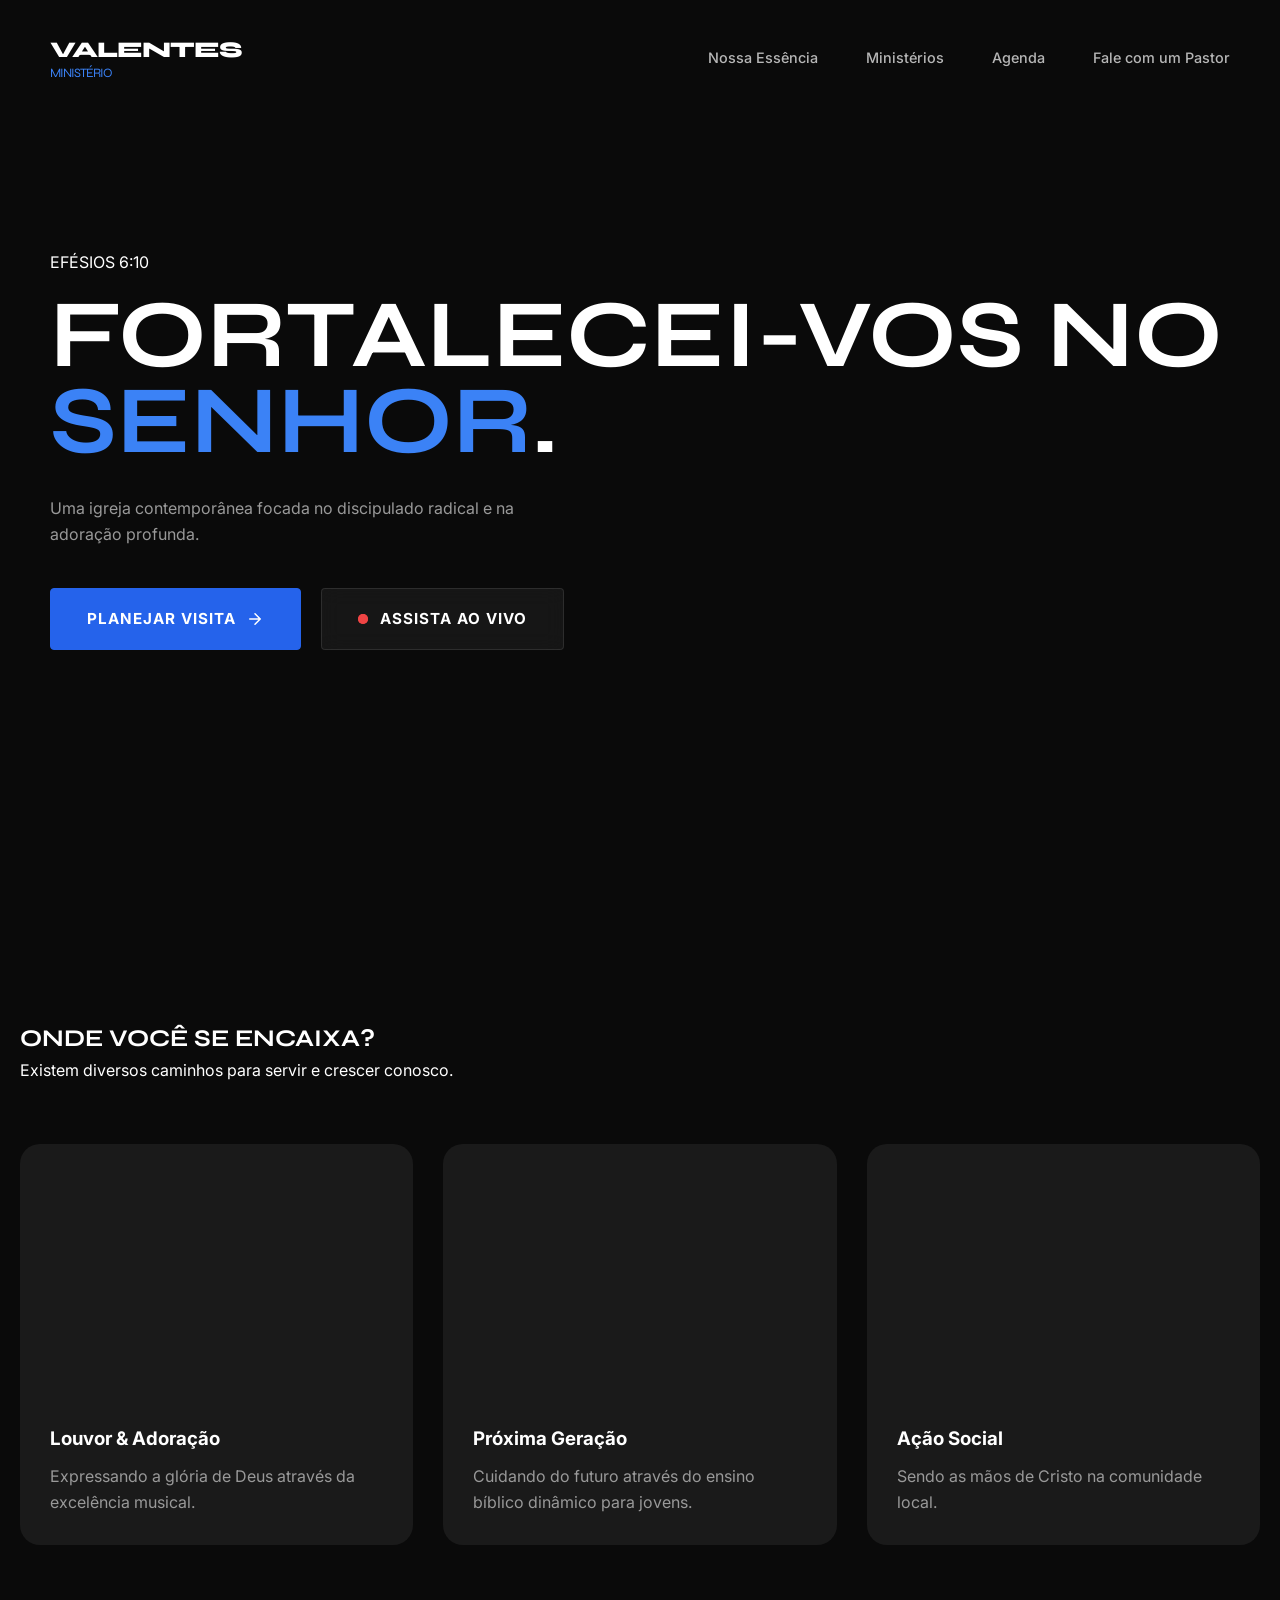
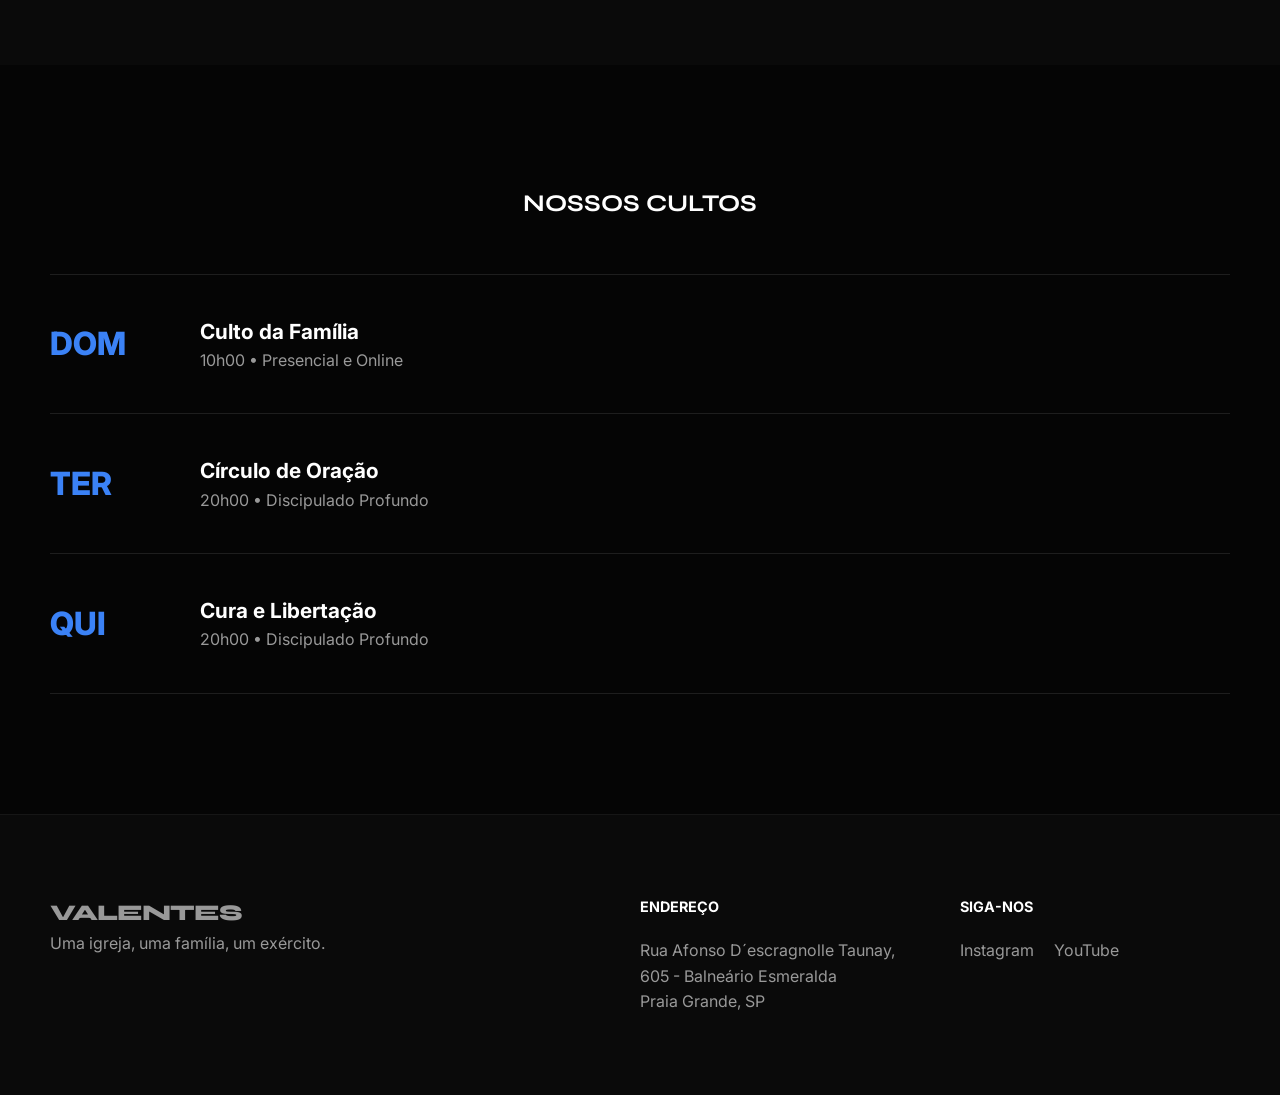
==== index.html @ 2dbde912 "upload of the church" ====
<!DOCTYPE html>
<html lang="pt-BR">
<head>
    <meta charset="UTF-8">
    <meta name="viewport" content="width=device-width, initial-scale=1.0">
    <title>Valentes de Cristo | Treinando Guerreiros</title>
    <link href="https://fonts.googleapis.com/css2?family=Inter:wght@300;400;600&family=Syne:wght@700;800&display=swap" rel="stylesheet">
    <link rel="stylesheet" href="style.css">
</head>
<body>

    <nav class="nav" id="main-nav">
        <div class="container nav__wrapper">
            <div class="logo">VALENTES <span>MINISTÉRIO</span></div>
            <ul class="nav__list">
                <li><a href="./essencia.html">Nossa Essência</a></li>
                <li><a href="#ministerios">Ministérios</a></li>
                <li><a href="#agenda">Agenda</a></li>
                <li><a href="./contato.html" class="btn-cta">Fale com um Pastor</a></li>
            </ul>
        </div>
    </nav>

    <main>
        <section class="hero">
            <div class="hero__bg"></div>
            <div class="container hero__container">
                <span class="reveal">EFÉSIOS 6:10</span>
                <h1 class="reveal">Fortalecei-vos no <span>Senhor</span>.</h1>
                <p class="reveal">Uma igreja contemporânea focada no discipulado radical e na adoração profunda.</p>
                                
                <div class="hero__actions reveal">
                    <a href="./visita.html" class="btn btn--primary">
                        <span>Planejar Visita</span>
                        <svg viewBox="0 0 24 24" fill="none" stroke="currentColor"><path d="M5 12h14m-7-7l7 7-7 7" stroke-width="2" stroke-linecap="round" stroke-linejoin="round"/></svg>
                    </a>

                    <a href="./live.html" class="btn btn--live">
                        <div class="pulse-icon"></div>
                        <span>Assista ao Vivo</span>
                    </a>
                </div>

            </div>
        </section>

        <section id="ministerios" class="section container">
            <div class="section__header">
                <h2>Onde você se encaixa?</h2>
                <p>Existem diversos caminhos para servir e crescer conosco.</p>
            </div>
            <div class="m-grid">
                <div class="m-card reveal">
                    <div class="m-card__img" style="background-image: url('https://images.unsplash.com/photo-1511671782779-c97d3d27a1d4?auto=format&fit=crop&w=600&q=80')"></div>
                    <div class="m-card__content">
                        <h3>Louvor & Adoração</h3>
                        <p>Expressando a glória de Deus através da excelência musical.</p>
                    </div>
                </div>
                <div class="m-card reveal">
                    <div class="m-card__img" style="background-image: url('https://images.unsplash.com/photo-1529156069898-49953e39b3ac?auto=format&fit=crop&w=600&q=80')"></div>
                    <div class="m-card__content">
                        <h3>Próxima Geração</h3>
                        <p>Cuidando do futuro através do ensino bíblico dinâmico para jovens.</p>
                    </div>
                </div>
                <div class="m-card reveal">
                    <div class="m-card__img" style="background-image: url('https://images.unsplash.com/photo-1488521787991-ed7bbaae773c?auto=format&fit=crop&w=600&q=80')"></div>
                    <div class="m-card__content">
                        <h3>Ação Social</h3>
                        <p>Sendo as mãos de Cristo na comunidade local.</p>
                    </div>
                </div>
            </div>
        </section>

        <section id="agenda" class="bg-dark section">
            <div class="container">
                <h2 class="text-center">Nossos Cultos</h2>
                <div class="agenda-list">
                    <div class="agenda-item reveal">
                        <div class="agenda-date">DOM</div>
                        <div class="agenda-info">
                            <h3>Culto da Família</h3>
                            <span>10h00 • Presencial e Online</span>
                        </div>
                    </div>
                    <div class="agenda-item reveal">
                        <div class="agenda-date">TER</div>
                        <div class="agenda-info">
                            <h3>Círculo de Oração</h3>
                            <span>20h00 • Discipulado Profundo</span>
                        </div>
                    </div>
                    <div class="agenda-item reveal">
                        <div class="agenda-date">QUI</div>
                        <div class="agenda-info">
                            <h3>Cura e Libertação</h3>
                            <span>20h00 • Discipulado Profundo</span>
                        </div>
                    </div>
                </div>
            </div>
        </section>
    </main>

    <footer class="footer">
        <div class="container footer__grid">
            <div>
                <div class="logo">VALENTES</div>
                <p>Uma igreja, uma família, um exército.</p>
            </div>
            <div>
                <h4>Endereço</h4>
                <p>Rua Afonso D´escragnolle Taunay, 605 - Balneário Esmeralda<br>Praia Grande, SP</p>
            </div>
            <div>
                <h4>Siga-nos</h4>
                <div class="social-links">
                    <a href="#">Instagram</a>
                    <a href="#">YouTube</a>
                </div>
            </div>
        </div>
    </footer>

    <script src="script.js"></script>
</body>
</html>
---- style.css ----
/* ==========================================================================
   DESIGN SYSTEM - VALENTES DE CRISTO
   Layout Consolidado | Foco em Performance e UI Sênior
   ========================================================================== */

:root {
    /* Cores Principais */
    --black: #0a0a0a;
    --white: #ffffff;
    --accent: #3b82f6;      /* Azul Vibrante */
    --primary: #2563eb;     /* Azul Botão */
    --live-red: #ef4444;    /* Vermelho Live */
    --gray: #1a1a1a;
    --text-dim: #999;
    
    /* Layout e Transições */
    --container: 1240px;
    --transition: all 0.6s cubic-bezier(0.16, 1, 0.3, 1);
    --transition-smooth: all 0.4s cubic-bezier(0.23, 1, 0.32, 1);
}

/* 1. RESET E BASE
   ========================================================================== */
* { 
    margin: 0; 
    padding: 0; 
    box-sizing: border-box; 
}

body {
    background-color: var(--black);
    color: var(--white);
    font-family: 'Inter', sans-serif;
    line-height: 1.6;
    -webkit-font-smoothing: antialiased;
    overflow-x: hidden;
}

.container { 
    max-width: var(--container); 
    margin: 0 auto; 
    padding: 0 30px; 
}

/* Títulos Impactantes */
h1, h2, .logo { 
    font-family: 'Syne', sans-serif; 
    text-transform: uppercase; 
}

.text-center { text-align: center; }

/* 2. NAVEGAÇÃO
   ========================================================================== */
.nav {
    position: fixed; 
    width: 100%; 
    top: 0; 
    z-index: 999;
    padding: 2rem 0; 
    transition: var(--transition);
}

.nav--scrolled {
    background: rgba(10, 10, 10, 0.8);
    backdrop-filter: blur(20px);
    padding: 1.2rem 0;
    border-bottom: 1px solid rgba(255,255,255,0.05);
}

.nav__wrapper { 
    display: flex; 
    justify-content: space-between; 
    align-items: center; 
}

.logo { 
    font-size: 1.4rem; 
    font-weight: 800; 
    letter-spacing: -1px; 
}

.logo span { 
    color: var(--accent); 
    font-weight: 300; 
    font-size: 0.8rem; 
    display: block; 
    margin-top: -5px; 
}

.nav__list { 
    display: flex; 
    list-style: none; 
    gap: 3rem; 
    align-items: center; 
}

.nav__list a { 
    color: var(--white); 
    text-decoration: none; 
    font-weight: 500; 
    font-size: 0.9rem; 
    opacity: 0.7; 
    transition: 0.3s; 
}

.nav__list a:hover { 
    opacity: 1; 
    color: var(--accent);
}

/* 3. HERO SECTION
   ========================================================================== */
.hero {
    height: 100vh;
    display: flex;
    align-items: center;
    position: relative;
    overflow: hidden;
}

.hero__bg {
    position: absolute; 
    top: 0; left: 0; width: 100%; height: 100%;
    background: linear-gradient(to right, #0a0a0a 20%, transparent), 
                url('https://images.unsplash.com/photo-1515162305285-0293e4767cc2?auto=format&fit=crop&w=1920&q=80');
    background-size: cover; 
    background-position: center;
    z-index: -1;
}

.hero h1 { 
    font-size: clamp(2.5rem, 8vw, 6rem); /* Ajuste mínimo no clamp para telas menores */
    line-height: 0.9; 
    margin: 1rem 0 2rem; 
}

.hero h1 span { color: var(--accent); }

.hero p {
    max-width: 500px;
    color: var(--text-dim);
    margin-bottom: 2.5rem;
}

/* 4. COMPONENTES: BOTÕES
   ========================================================================== */
.hero__actions {
    display: flex;
    gap: 20px;
    margin-top: 40px;
    justify-content: flex-start;
}

.btn {
    position: relative;
    display: inline-flex;
    align-items: center;
    padding: 18px 36px;
    font-size: 0.95rem;
    font-weight: 700;
    text-decoration: none;
    text-transform: uppercase;
    letter-spacing: 1px;
    border-radius: 4px; 
    transition: var(--transition-smooth);
    overflow: hidden;
    cursor: pointer;
}

/* Botão Planejar Visita */
.btn--primary {
    background-color: var(--primary);
    color: var(--white);
    border: 1px solid var(--primary);
}

.btn--primary svg {
    width: 18px;
    margin-left: 10px;
    transition: transform 0.3s ease;
}

.btn--primary:hover {
    background-color: transparent;
    color: var(--primary);
    box-shadow: 0 15px 30px rgba(37, 99, 235, 0.2);
    transform: translateY(-3px);
}

.btn--primary:hover svg { transform: translateX(5px); }

/* Botão Assista ao Vivo */
.btn--live {
    background: rgba(255, 255, 255, 0.05);
    color: var(--white);
    backdrop-filter: blur(10px);
    border: 1px solid rgba(255, 255, 255, 0.1);
    gap: 12px;
}

.btn--live:hover {
    background: rgba(255, 255, 255, 0.1);
    border-color: rgba(255, 255, 255, 0.3);
    transform: translateY(-3px);
}

/* Ícone de Pulso (Live) */
.pulse-icon {
    width: 10px; height: 10px;
    background-color: var(--live-red);
    border-radius: 50%;
    position: relative;
}

.pulse-icon::after {
    content: '';
    position: absolute;
    width: 100%; height: 100%;
    background-color: var(--live-red);
    border-radius: 50%;
    animation: pulse-ring 1.5s cubic-bezier(0.215, 0.61, 0.355, 1) infinite;
}

@keyframes pulse-ring {
    0% { transform: scale(.33); opacity: 0.8; }
    80%, 100% { transform: scale(2.5); opacity: 0; }
}

/* 5. MINISTÉRIOS
   ========================================================================== */
.section { padding: 120px 0; }
.m-grid { 
    display: grid; 
    grid-template-columns: repeat(3, 1fr); 
    gap: 30px; 
    margin-top: 60px; 
}

.m-card {
    background: var(--gray);
    border-radius: 20px;
    overflow: hidden;
    transition: var(--transition);
    cursor: pointer;
}

.m-card:hover { transform: translateY(-10px); }

.m-card__img { 
    height: 250px; 
    background-size: cover; 
    background-position: center; 
    filter: grayscale(100%); 
    transition: 0.6s; 
}

.m-card:hover .m-card__img { filter: grayscale(0%); }
.m-card__content { padding: 30px; }
.m-card__content p { color: var(--text-dim); margin-top: 10px; }

/* 6. AGENDA
   ========================================================================== */
.bg-dark { background-color: #050505; }
.agenda-list { margin-top: 50px; border-top: 1px solid rgba(255,255,255,0.1); }

.agenda-item {
    display: flex; 
    padding: 40px 0; 
    border-bottom: 1px solid rgba(255,255,255,0.1);
    align-items: center;
}

.agenda-date { 
    font-size: 2rem; 
    font-weight: 800; 
    min-width: 150px; 
    color: var(--accent); 
}

.agenda-info h3 { font-size: 1.3rem; }
.agenda-info span { color: var(--text-dim); }

/* 7. RODAPÉ
   ========================================================================== */
.footer { 
    padding: 80px 0; 
    border-top: 1px solid rgba(255,255,255,0.05); 
    color: var(--text-dim); 
}

.footer__grid { 
    display: grid; 
    grid-template-columns: 2fr 1fr 1fr; 
    gap: 50px; 
}

.footer h4 { 
    color: var(--white); 
    margin-bottom: 20px; 
    text-transform: uppercase; 
    font-size: 0.9rem;
}

.social-links { display: flex; gap: 20px; margin-top: 15px; }
.social-links a { 
    color: var(--text-dim); 
    text-decoration: none; 
    transition: 0.3s; 
}
.social-links a:hover { color: var(--accent); }

/* 8. RESPONSIVIDADE (MELHORADA SEM QUEBRAR LAYOUT)
   ========================================================================== */

/* Tablets */
@media (max-width: 1024px) {
    .container { padding: 0 40px; }
    .m-grid { grid-template-columns: repeat(2, 1fr); }
    .footer__grid { grid-template-columns: 1fr 1fr; }
}

/* Mobile */
@media (max-width: 768px) {
    .nav { padding: 1.2rem 0; }
    .nav__list { display: none; } 
    
    .hero { text-align: center; }
    .hero__bg { background: linear-gradient(to bottom, rgba(10,10,10,0.8), rgba(10,10,10,0.8)), url('https://images.unsplash.com/photo-1515162305285-0293e4767cc2?auto=format&fit=crop&w=800&q=80'); }
    .hero__actions { 
        flex-direction: column; 
        width: 100%; 
        align-items: center;
        gap: 15px;
    }
    .btn { width: 100%; max-width: 400px; justify-content: center; }

    .section { padding: 80px 0; }
    .m-grid { grid-template-columns: 1fr; }
    
    .agenda-item { 
        flex-direction: column; 
        align-items: flex-start; 
        gap: 10px; 
    }
    .agenda-date { min-width: auto; font-size: 1.6rem; }

    .footer__grid { 
        grid-template-columns: 1fr; 
        text-align: center; 
    }
    .social-links { justify-content: center; }
}

/* Telas muito pequenas (Correção extra para não quebrar h1) */
@media (max-width: 480px) {
    .hero h1 { font-size: 2.5rem; }
    .container { padding: 0 20px; }
}

/* 9. ANIMAÇÕES DE REVELAÇÃO
   ========================================================================== */
.reveal {
    opacity: 0;
    transform: translateY(30px);
    transition: var(--transition);
}

.revealed {
    opacity: 1;
    transform: translateY(0);
}
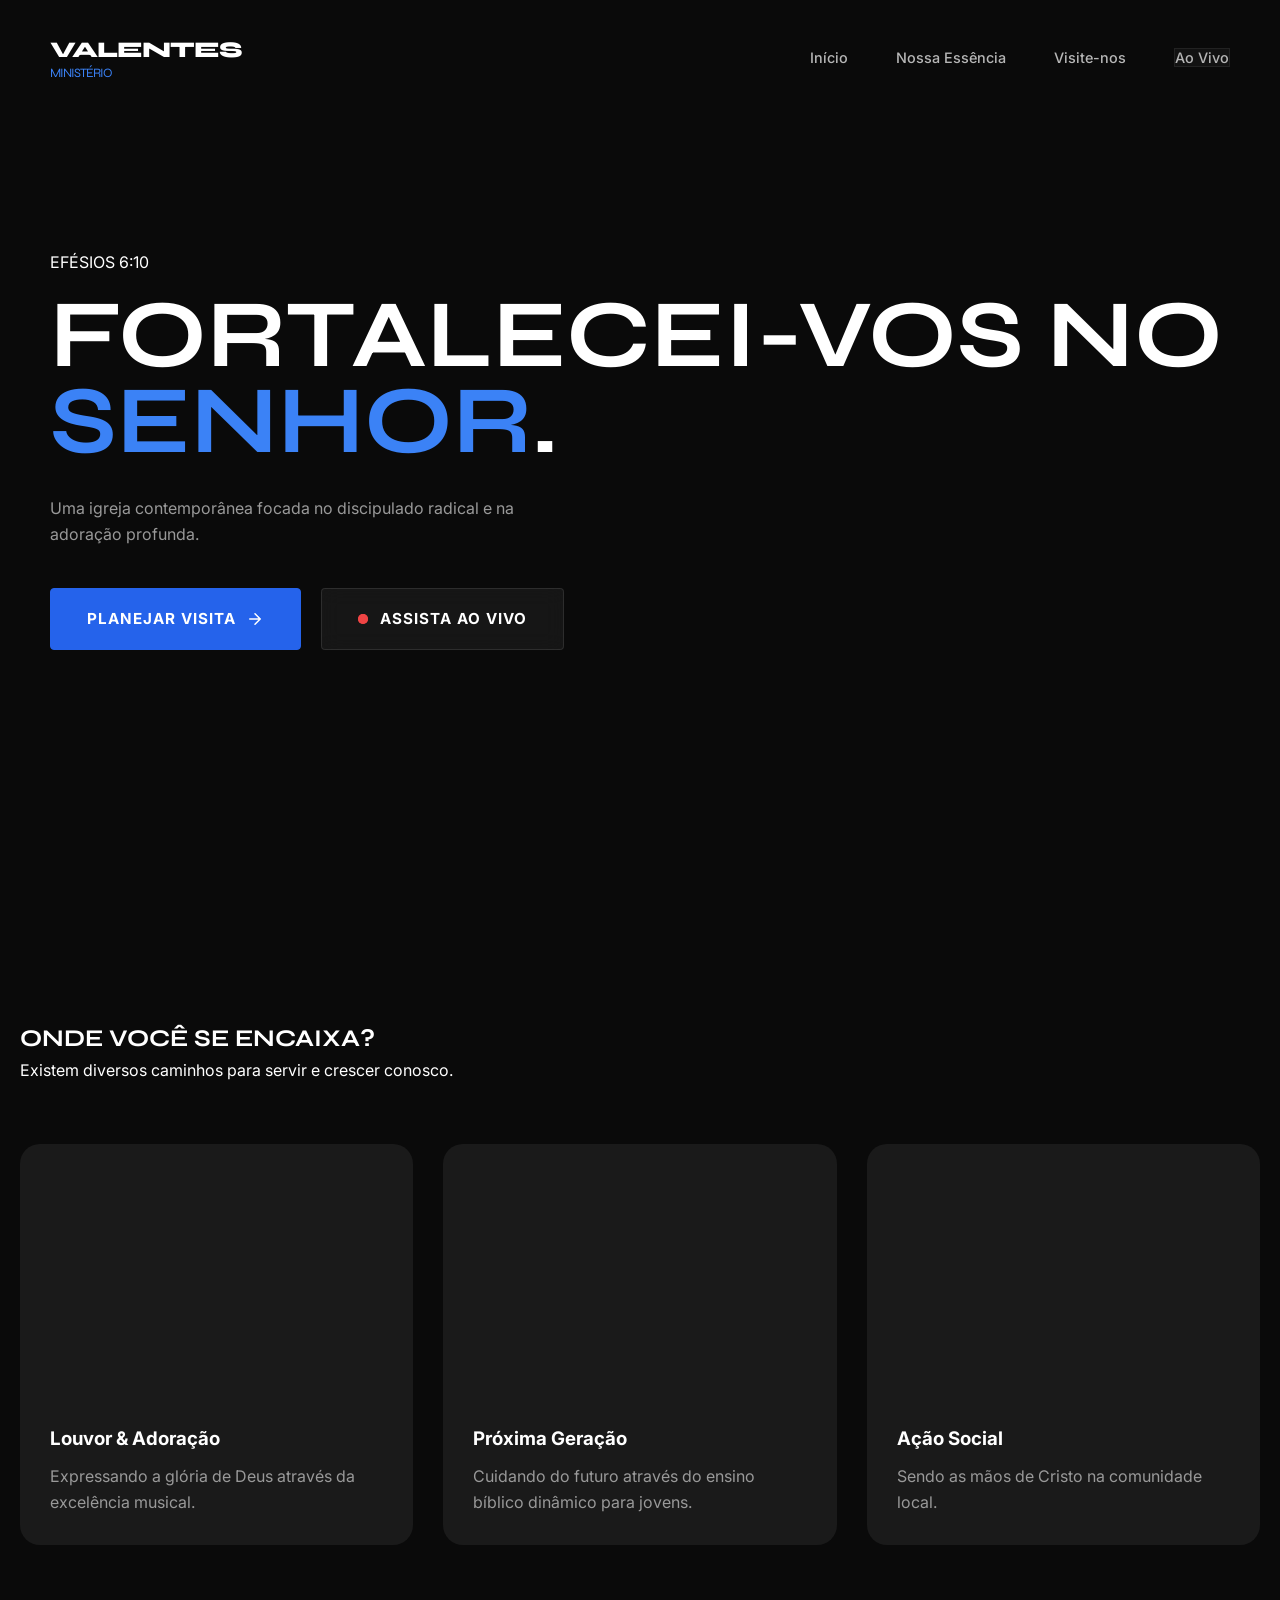
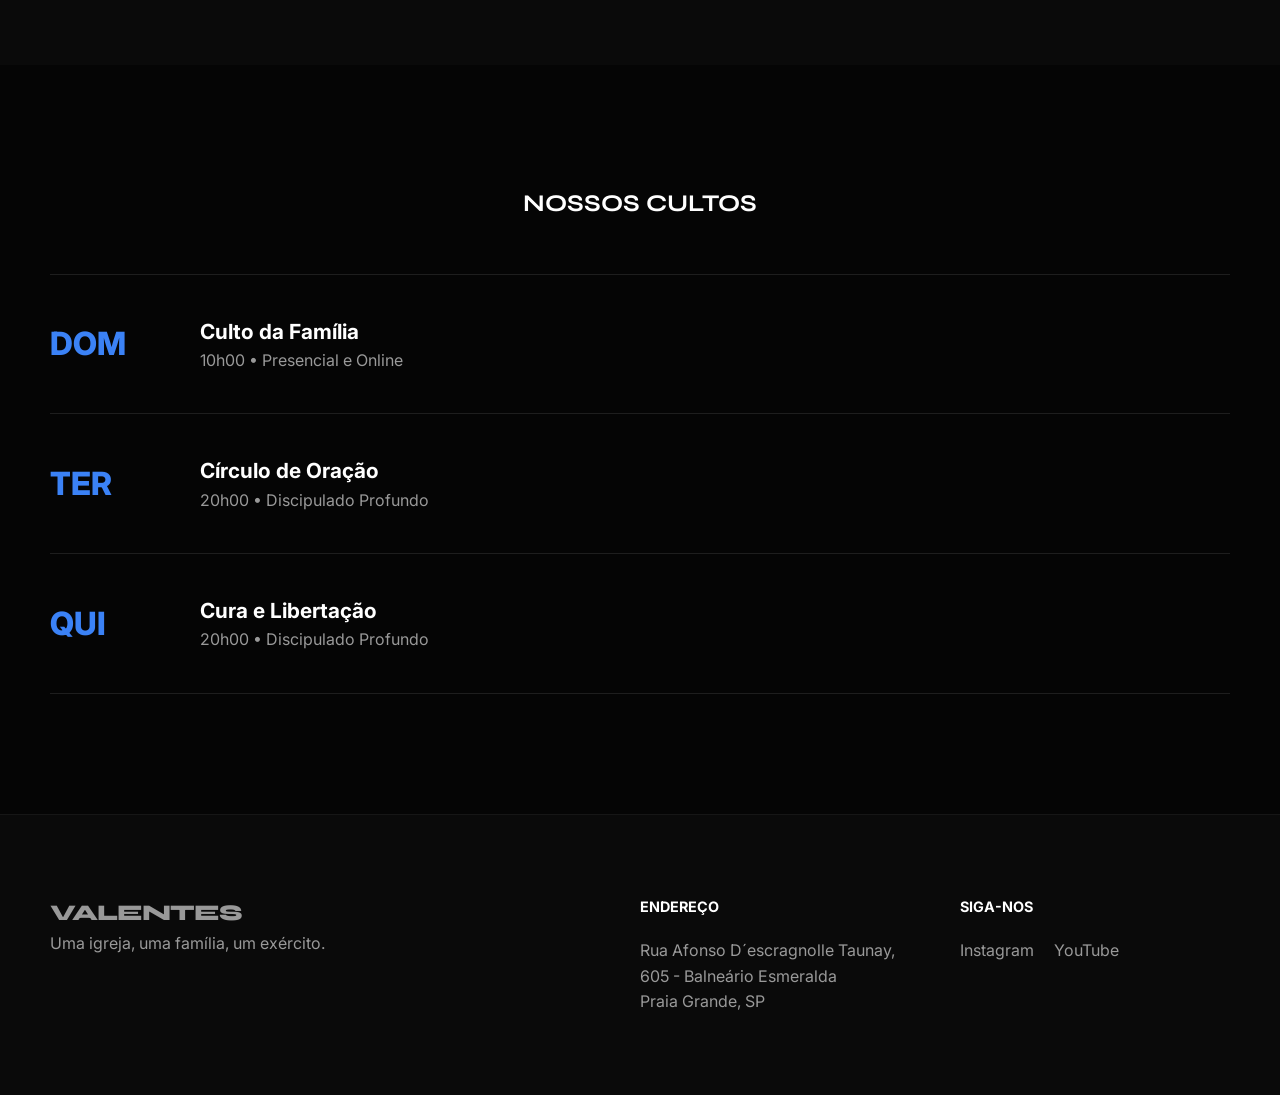
==== commit 32713cce: "add mobile menu and footer another pages" ====
--- a/index.html
+++ b/index.html
@@ -12,12 +12,19 @@
     <nav class="nav" id="main-nav">
         <div class="container nav__wrapper">
             <div class="logo">VALENTES <span>MINISTÉRIO</span></div>
-            <ul class="nav__list">
+            
+            <ul class="nav__list" id="nav-list">
+                <li><a href="./index.html">Início</a></li>
                 <li><a href="./essencia.html">Nossa Essência</a></li>
-                <li><a href="#ministerios">Ministérios</a></li>
-                <li><a href="#agenda">Agenda</a></li>
-                <li><a href="./contato.html" class="btn-cta">Fale com um Pastor</a></li>
+                <li><a href="./visita.html">Visite-nos</a></li>
+                <li><a href="./live.html" class="btn--live">Ao Vivo</a></li>
             </ul>
+
+            <div class="nav__toggle" id="nav-toggle">
+                <span></span>
+                <span></span>
+                <span></span>
+            </div>
         </div>
     </nav>
 
--- a/style.css
+++ b/style.css
@@ -350,6 +350,12 @@
         text-align: center; 
     }
     .social-links { justify-content: center; }
+
+    .agenda-list {
+        display: flex;
+        flex-direction: column;
+        align-items: center;
+    }
 }
 
 /* Telas muito pequenas (Correção extra para não quebrar h1) */
@@ -369,4 +375,77 @@
 .revealed {
     opacity: 1;
     transform: translateY(0);
+}
+
+/* ==========================================================================
+   MENU MOBILE (ESTRUTURA)
+   ========================================================================== */
+.nav__toggle {
+    display: none;
+    cursor: pointer;
+    flex-direction: column;
+    gap: 6px;
+    z-index: 1001;
+}
+
+.nav__toggle span {
+    width: 30px;
+    height: 2px;
+    background-color: var(--white);
+    transition: var(--transition-smooth);
+}
+
+@media (max-width: 768px) {
+    .nav__toggle { display: flex; }
+
+    .nav__list {
+        position: fixed;
+        top: 0;
+        right: -100%; /* Escondido fora da tela */
+        width: 80%;
+        height: 100vh;
+        background: var(--bg);
+        flex-direction: column;
+        justify-content: center;
+        align-items: center;
+        gap: 30px;
+        transition: 0.5s cubic-bezier(0.77, 0, 0.175, 1);
+        border-left: 1px solid rgba(255,255,255,0.05);
+        box-shadow: -20px 0 40px rgba(0,0,0,0.5);
+    }
+
+    .nav__list.active {
+        right: 0; /* Desliza para dentro */
+    }
+
+    /* Animação do Hambúrguer para X */
+    .nav__toggle.active span:nth-child(1) { transform: translateY(8px) rotate(45deg); }
+    .nav__toggle.active span:nth-child(2) { opacity: 0; }
+    .nav__toggle.active span:nth-child(3) { transform: translateY(-8px) rotate(-45deg); }
+}
+
+@media (max-width: 768px) {
+    /* Garante que a lista exista e seja flexível quando ativa */
+    .nav__list {
+        display: flex !important; /* Força o flex que o navegador pode estar omitindo */
+        position: fixed;
+        top: 0;
+        right: -100%;
+        width: 100%; /* Ocupar a tela toda ajuda no mobile */
+        height: 100vh;
+        background: #0a0a0a; /* Cor sólida para não ficar transparente */
+        z-index: 999; /* Abaixo apenas do botão toggle */
+        transition: right 0.4s ease-in-out;
+    }
+
+    .nav__list.active {
+        right: 0;
+    }
+
+    /* O botão Hambúrguer precisa estar ACIMA de tudo */
+    .nav__toggle {
+        display: flex !important;
+        position: relative;
+        z-index: 1001; 
+    }
 }
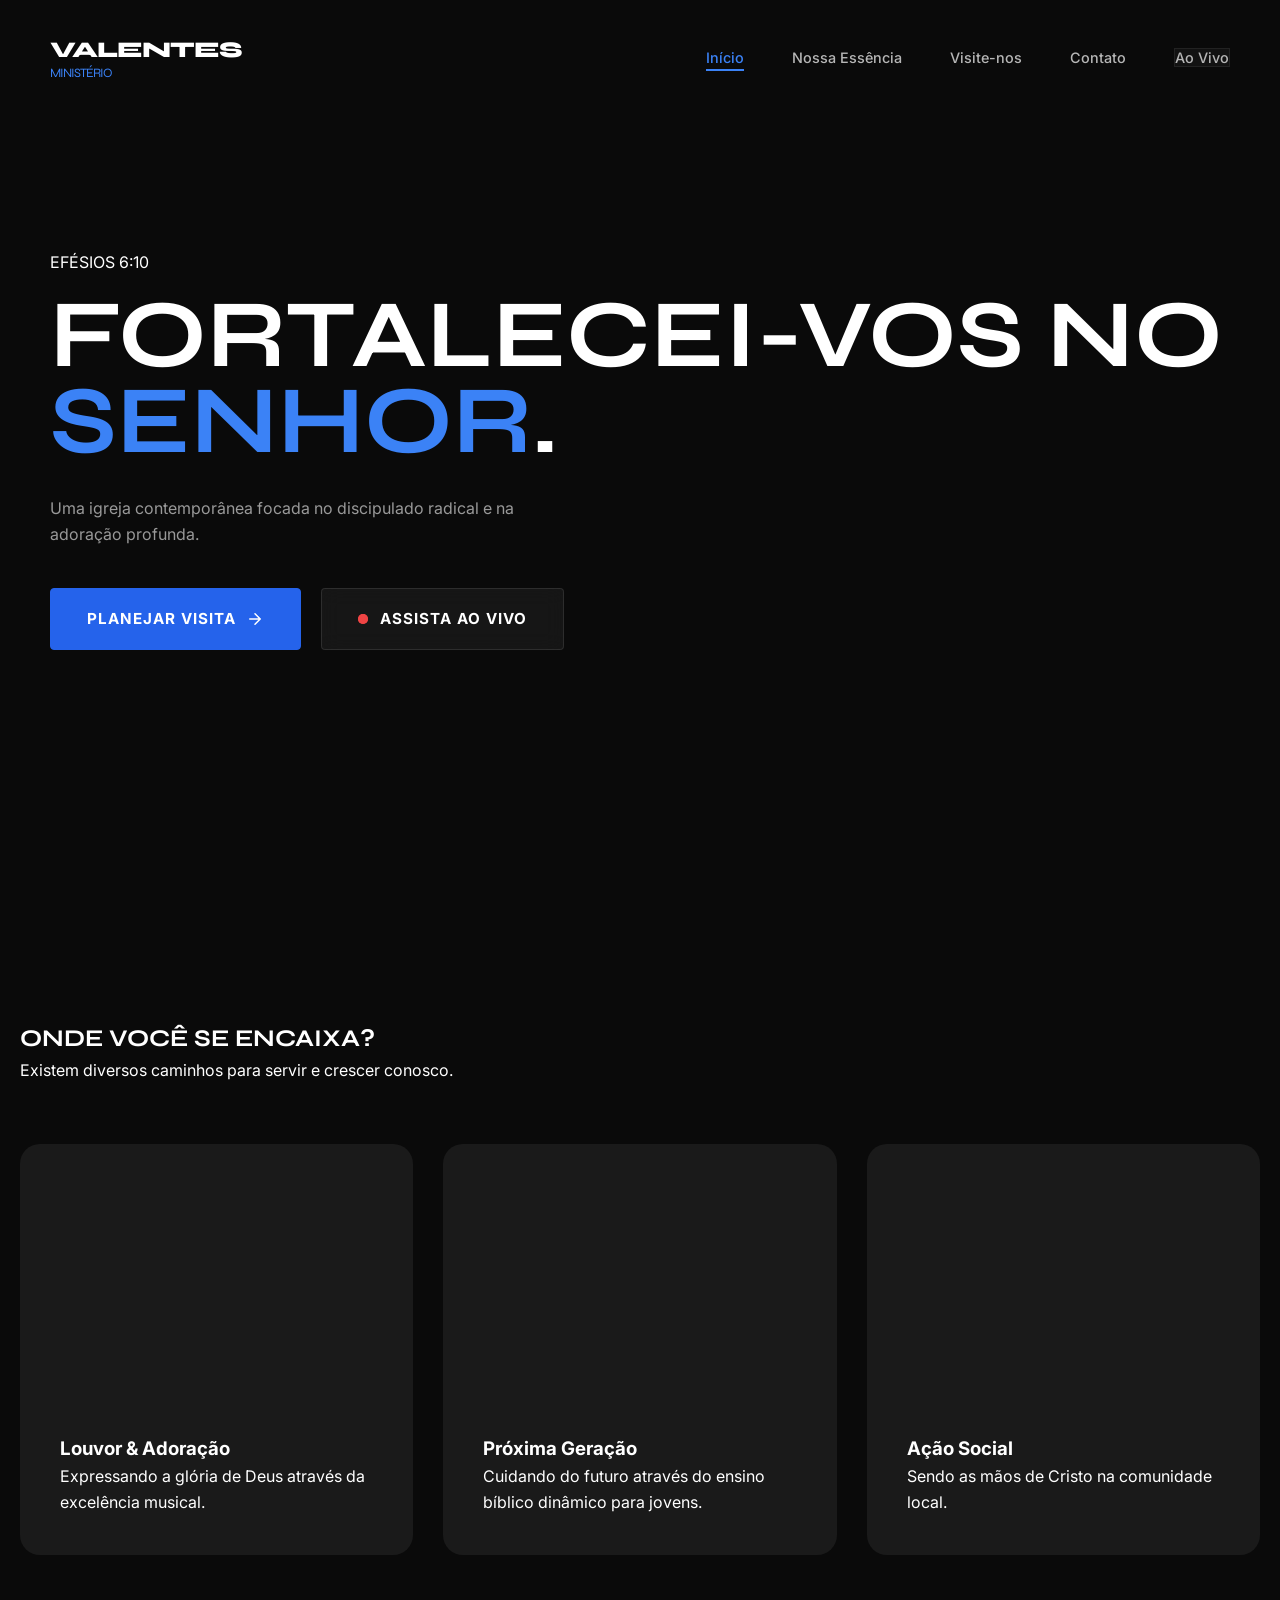
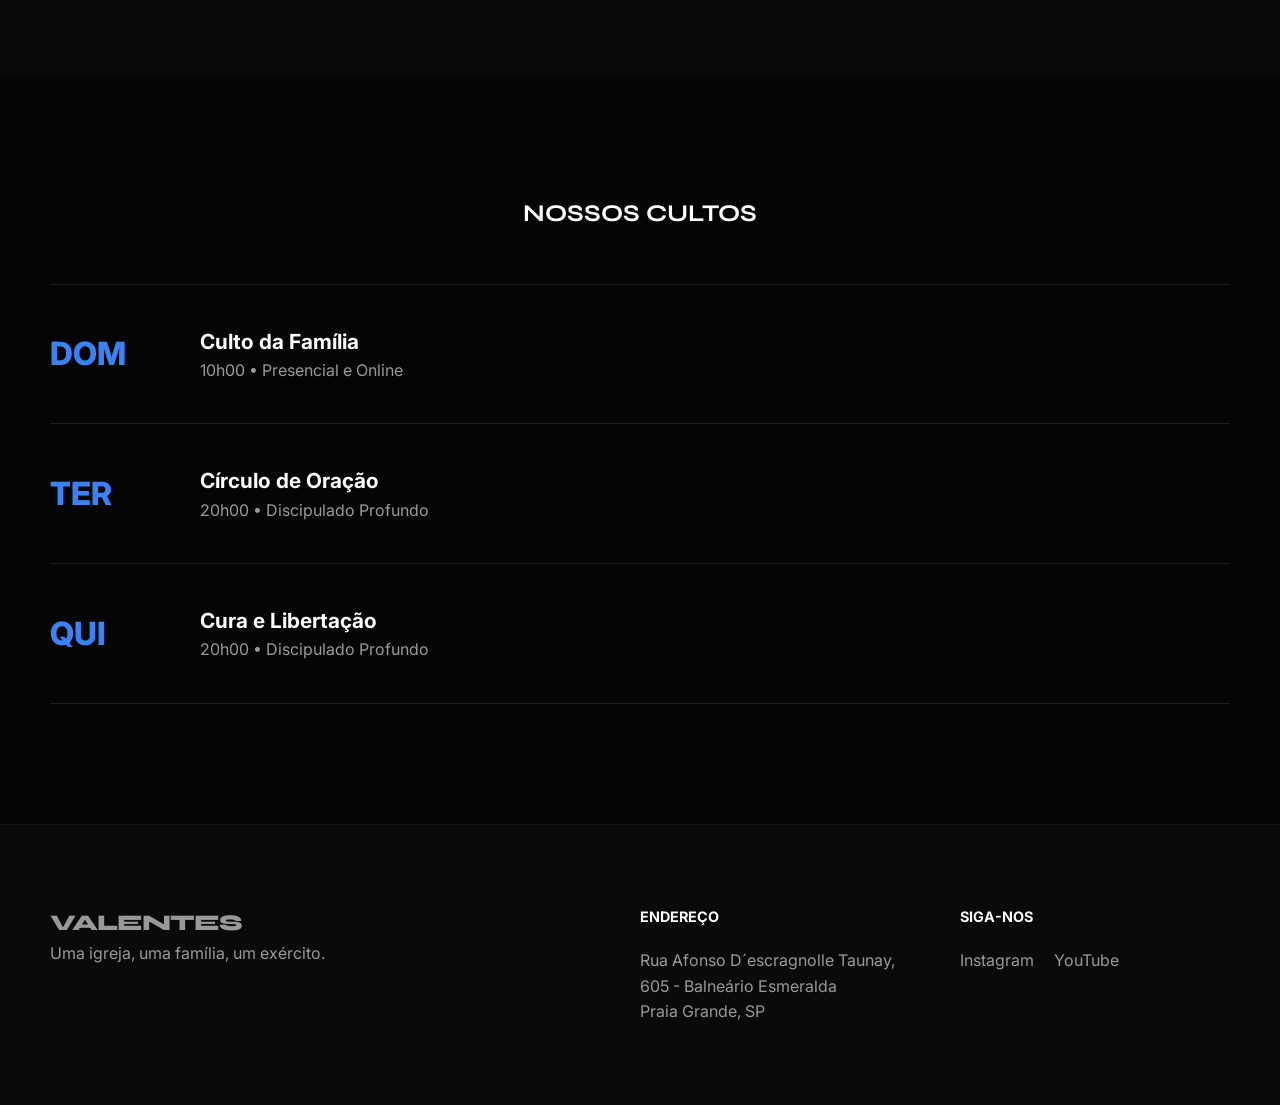
==== commit e43b5abc: "improments performance" ====
--- a/index.html
+++ b/index.html
@@ -2,7 +2,7 @@
 <html lang="pt-BR">
 <head>
     <meta charset="UTF-8">
-    <meta name="viewport" content="width=device-width, initial-scale=1.0">
+    <meta name="viewport" content="width=device-width, initial-scale=1.0, maximum-scale=1.0, user-scalable=no">
     <title>Valentes de Cristo | Treinando Guerreiros</title>
     <link href="https://fonts.googleapis.com/css2?family=Inter:wght@300;400;600&family=Syne:wght@700;800&display=swap" rel="stylesheet">
     <link rel="stylesheet" href="style.css">
@@ -12,11 +12,12 @@
     <nav class="nav" id="main-nav">
         <div class="container nav__wrapper">
             <div class="logo">VALENTES <span>MINISTÉRIO</span></div>
-            
+
             <ul class="nav__list" id="nav-list">
                 <li><a href="./index.html">Início</a></li>
                 <li><a href="./essencia.html">Nossa Essência</a></li>
                 <li><a href="./visita.html">Visite-nos</a></li>
+                <li><a href="./contato.html">Contato</a></li>
                 <li><a href="./live.html" class="btn--live">Ao Vivo</a></li>
             </ul>
 
--- a/style.css
+++ b/style.css
@@ -1,30 +1,21 @@
-/* ==========================================================================
-   DESIGN SYSTEM - VALENTES DE CRISTO
-   Layout Consolidado | Foco em Performance e UI Sênior
-   ========================================================================== */
-
 :root {
-    /* Cores Principais */
     --black: #0a0a0a;
     --white: #ffffff;
-    --accent: #3b82f6;      /* Azul Vibrante */
-    --primary: #2563eb;     /* Azul Botão */
-    --live-red: #ef4444;    /* Vermelho Live */
+    --accent: #3b82f6;
+    --primary: #2563eb;
+    --live-red: #ef4444;
     --gray: #1a1a1a;
     --text-dim: #999;
-    
-    /* Layout e Transições */
     --container: 1240px;
     --transition: all 0.6s cubic-bezier(0.16, 1, 0.3, 1);
     --transition-smooth: all 0.4s cubic-bezier(0.23, 1, 0.32, 1);
 }
 
-/* 1. RESET E BASE
-   ========================================================================== */
-* { 
-    margin: 0; 
-    padding: 0; 
-    box-sizing: border-box; 
+/* --- RESET & BASE --- */
+* {
+    margin: 0;
+    padding: 0;
+    box-sizing: border-box;
 }
 
 body {
@@ -36,28 +27,27 @@
     overflow-x: hidden;
 }
 
-.container { 
-    max-width: var(--container); 
-    margin: 0 auto; 
-    padding: 0 30px; 
-}
-
-/* Títulos Impactantes */
-h1, h2, .logo { 
-    font-family: 'Syne', sans-serif; 
-    text-transform: uppercase; 
+.container {
+    max-width: var(--container);
+    margin: 0 auto;
+    padding: 0 30px;
+}
+
+h1, h2, .logo {
+    font-family: 'Syne', sans-serif;
+    text-transform: uppercase;
 }
 
 .text-center { text-align: center; }
-
-/* 2. NAVEGAÇÃO
-   ========================================================================== */
+.text-accent { color: var(--accent); }
+
+/* --- NAVEGAÇÃO --- */
 .nav {
-    position: fixed; 
-    width: 100%; 
-    top: 0; 
+    position: fixed;
+    width: 100%;
+    top: 0;
     z-index: 999;
-    padding: 2rem 0; 
+    padding: 2rem 0;
     transition: var(--transition);
 }
 
@@ -68,90 +58,81 @@
     border-bottom: 1px solid rgba(255,255,255,0.05);
 }
 
-.nav__wrapper { 
-    display: flex; 
-    justify-content: space-between; 
-    align-items: center; 
-}
-
-.logo { 
-    font-size: 1.4rem; 
-    font-weight: 800; 
-    letter-spacing: -1px; 
-}
-
-.logo span { 
-    color: var(--accent); 
-    font-weight: 300; 
-    font-size: 0.8rem; 
-    display: block; 
-    margin-top: -5px; 
-}
-
-.nav__list { 
-    display: flex; 
-    list-style: none; 
-    gap: 3rem; 
-    align-items: center; 
-}
-
-.nav__list a { 
-    color: var(--white); 
-    text-decoration: none; 
-    font-weight: 500; 
-    font-size: 0.9rem; 
-    opacity: 0.7; 
-    transition: 0.3s; 
-}
-
-.nav__list a:hover { 
-    opacity: 1; 
+.nav__wrapper {
+    display: flex;
+    justify-content: space-between;
+    align-items: center;
+}
+
+.logo {
+    font-size: 1.4rem;
+    font-weight: 800;
+    letter-spacing: -1px;
+}
+
+.logo span {
     color: var(--accent);
-}
-
-/* 3. HERO SECTION
-   ========================================================================== */
-.hero {
-    height: 100vh;
-    display: flex;
-    align-items: center;
+    font-weight: 300;
+    font-size: 0.8rem;
+    display: block;
+    margin-top: -5px;
+}
+
+.nav__list {
+    display: flex;
+    list-style: none;
+    gap: 3rem;
+    align-items: center;
+}
+
+.nav__list a {
+    color: var(--white);
+    text-decoration: none;
+    font-weight: 500;
+    font-size: 0.9rem;
+    opacity: 0.7;
+    transition: 0.3s;
+}
+
+.nav__list a:hover {
+    opacity: 1;
+    color: var(--accent);
+}
+
+.nav__toggle {
+    display: none;
+    cursor: pointer;
+    flex-direction: column;
+    gap: 6px;
+    z-index: 1001;
+}
+
+.nav__toggle span {
+    width: 30px;
+    height: 2px;
+    background-color: var(--white);
+    transition: var(--transition-smooth);
+}
+
+/* --- ESTADO ATIVO DO MENU --- */
+.nav__list a.active {
+    opacity: 1;
+    color: var(--accent);
     position: relative;
-    overflow: hidden;
-}
-
-.hero__bg {
-    position: absolute; 
-    top: 0; left: 0; width: 100%; height: 100%;
-    background: linear-gradient(to right, #0a0a0a 20%, transparent), 
-                url('https://images.unsplash.com/photo-1515162305285-0293e4767cc2?auto=format&fit=crop&w=1920&q=80');
-    background-size: cover; 
-    background-position: center;
-    z-index: -1;
-}
-
-.hero h1 { 
-    font-size: clamp(2.5rem, 8vw, 6rem); /* Ajuste mínimo no clamp para telas menores */
-    line-height: 0.9; 
-    margin: 1rem 0 2rem; 
-}
-
-.hero h1 span { color: var(--accent); }
-
-.hero p {
-    max-width: 500px;
-    color: var(--text-dim);
-    margin-bottom: 2.5rem;
-}
-
-/* 4. COMPONENTES: BOTÕES
-   ========================================================================== */
-.hero__actions {
-    display: flex;
-    gap: 20px;
-    margin-top: 40px;
-    justify-content: flex-start;
-}
-
+}
+
+/* Opcional: Uma linha embaixo do link ativo */
+.nav__list a.active::after {
+    content: '';
+    position: absolute;
+    bottom: -5px;
+    left: 0;
+    width: 100%;
+    height: 2px;
+    background-color: var(--accent);
+}
+
+/* --- COMPONENTES: BOTÕES & ICONES --- */
 .btn {
     position: relative;
     display: inline-flex;
@@ -162,13 +143,12 @@
     text-decoration: none;
     text-transform: uppercase;
     letter-spacing: 1px;
-    border-radius: 4px; 
+    border-radius: 4px;
     transition: var(--transition-smooth);
     overflow: hidden;
     cursor: pointer;
 }
 
-/* Botão Planejar Visita */
 .btn--primary {
     background-color: var(--primary);
     color: var(--white);
@@ -190,7 +170,6 @@
 
 .btn--primary:hover svg { transform: translateX(5px); }
 
-/* Botão Assista ao Vivo */
 .btn--live {
     background: rgba(255, 255, 255, 0.05);
     color: var(--white);
@@ -205,9 +184,9 @@
     transform: translateY(-3px);
 }
 
-/* Ícone de Pulso (Live) */
 .pulse-icon {
-    width: 10px; height: 10px;
+    width: 10px;
+    height: 10px;
     background-color: var(--live-red);
     border-radius: 50%;
     position: relative;
@@ -216,7 +195,8 @@
 .pulse-icon::after {
     content: '';
     position: absolute;
-    width: 100%; height: 100%;
+    width: 100%;
+    height: 100%;
     background-color: var(--live-red);
     border-radius: 50%;
     animation: pulse-ring 1.5s cubic-bezier(0.215, 0.61, 0.355, 1) infinite;
@@ -227,14 +207,54 @@
     80%, 100% { transform: scale(2.5); opacity: 0; }
 }
 
-/* 5. MINISTÉRIOS
-   ========================================================================== */
+/* --- HERO SECTION --- */
+.hero {
+    height: 100vh;
+    display: flex;
+    align-items: center;
+    position: relative;
+    overflow: hidden;
+}
+
+.hero__bg {
+    position: absolute;
+    top: 0; left: 0; width: 100%; height: 100%;
+    background: linear-gradient(to right, #0a0a0a 20%, transparent), 
+                url('https://images.unsplash.com/photo-1515162305285-0293e4767cc2?auto=format&fit=crop&w=1920&q=80');
+    background-size: cover;
+    background-position: center;
+    z-index: -1;
+}
+
+.hero h1 {
+    font-size: clamp(2.5rem, 8vw, 6rem);
+    line-height: 0.9;
+    margin: 1rem 0 2rem;
+}
+
+.hero h1 span { color: var(--accent); }
+
+.hero p {
+    max-width: 500px;
+    color: var(--text-dim);
+    margin-bottom: 2.5rem;
+}
+
+.hero__actions {
+    display: flex;
+    gap: 20px;
+    margin-top: 40px;
+    justify-content: flex-start;
+}
+
+/* --- SEÇÃO: MINISTÉRIOS --- */
 .section { padding: 120px 0; }
-.m-grid { 
-    display: grid; 
-    grid-template-columns: repeat(3, 1fr); 
-    gap: 30px; 
-    margin-top: 60px; 
+
+.m-grid {
+    display: grid;
+    grid-template-columns: repeat(auto-fit, minmax(300px, 1fr));
+    gap: 30px;
+    margin-top: 60px;
 }
 
 .m-card {
@@ -245,127 +265,444 @@
     cursor: pointer;
 }
 
-.m-card:hover { transform: translateY(-10px); }
-
-.m-card__img { 
-    height: 250px; 
-    background-size: cover; 
-    background-position: center; 
-    filter: grayscale(100%); 
-    transition: 0.6s; 
+.m-card:hover { 
+    transform: translateY(-10px); 
+    background: rgba(255, 255, 255, 0.05);
+}
+
+.m-card__img {
+    height: 250px;
+    background-size: cover;
+    background-position: center;
+    filter: grayscale(100%);
+    transition: 0.6s;
 }
 
 .m-card:hover .m-card__img { filter: grayscale(0%); }
-.m-card__content { padding: 30px; }
-.m-card__content p { color: var(--text-dim); margin-top: 10px; }
-
-/* 6. AGENDA
-   ========================================================================== */
+
+.m-card__content { padding: 40px; }
+
+.m-card__line {
+    width: 40px;
+    height: 2px;
+    background: var(--accent);
+    margin-bottom: 20px;
+}
+
+.m-card__title {
+    font-size: 1.5rem;
+    margin-bottom: 15px;
+    font-family: 'Syne', sans-serif;
+}
+
+.m-card__text {
+    color: var(--text-dim);
+    line-height: 1.6;
+}
+
+/* --- SEÇÃO: AGENDA --- */
 .bg-dark { background-color: #050505; }
 .agenda-list { margin-top: 50px; border-top: 1px solid rgba(255,255,255,0.1); }
 
 .agenda-item {
-    display: flex; 
-    padding: 40px 0; 
+    display: flex;
+    padding: 40px 0;
     border-bottom: 1px solid rgba(255,255,255,0.1);
     align-items: center;
 }
 
-.agenda-date { 
-    font-size: 2rem; 
-    font-weight: 800; 
-    min-width: 150px; 
-    color: var(--accent); 
+.agenda-date {
+    font-size: 2rem;
+    font-weight: 800;
+    min-width: 150px;
+    color: var(--accent);
 }
 
 .agenda-info h3 { font-size: 1.3rem; }
 .agenda-info span { color: var(--text-dim); }
 
-/* 7. RODAPÉ
-   ========================================================================== */
-.footer { 
-    padding: 80px 0; 
-    border-top: 1px solid rgba(255,255,255,0.05); 
-    color: var(--text-dim); 
-}
-
-.footer__grid { 
-    display: grid; 
-    grid-template-columns: 2fr 1fr 1fr; 
-    gap: 50px; 
-}
-
-.footer h4 { 
-    color: var(--white); 
-    margin-bottom: 20px; 
-    text-transform: uppercase; 
+/* --- PÁGINA: VISITE-NOS (WELCOME) --- */
+.welcome-section {
+    padding-top: 180px;
+    padding-bottom: 100px;
+}
+
+.welcome-grid {
+    display: flex;
+    align-items: flex-start;
+    justify-content: space-between;
+    gap: 60px;
+}
+
+.welcome-content { flex: 1; }
+
+.welcome-content__subtitle {
+    color: var(--accent);
+    font-weight: 700;
+    letter-spacing: 3px;
+    text-transform: uppercase;
     font-size: 0.9rem;
+    display: block;
+}
+
+.welcome-content__title {
+    font-size: clamp(2.5rem, 5vw, 4rem);
+    line-height: 1.1;
+    margin: 20px 0 30px;
+}
+
+.welcome-content__description {
+    margin-bottom: 50px;
+    color: var(--text-dim);
+    font-size: 1.1rem;
+    max-width: 550px;
+}
+
+.welcome-content__agenda-label {
+    font-family: 'Syne', sans-serif;
+    text-transform: uppercase;
+    letter-spacing: 1px;
+    margin-bottom: 20px;
+    font-size: 1rem;
+}
+
+.mini-agenda__item {
+    display: flex;
+    padding: 25px 0;
+    border-bottom: 1px solid rgba(255, 255, 255, 0.1);
+    align-items: center;
+}
+
+.mini-agenda__item:last-child { border-bottom: none; }
+
+.mini-agenda__date {
+    font-size: 1.1rem;
+    min-width: 130px;
+    letter-spacing: 1px;
+    color: var(--accent);
+    font-weight: 700;
+}
+
+.mini-agenda__info h3 { font-size: 1.2rem; margin-bottom: 5px; }
+.mini-agenda__info span { font-weight: 600; color: var(--text-dim); }
+
+.faq-card {
+    background: var(--gray);
+    padding: 50px;
+    border-radius: 24px;
+    position: sticky;
+    top: 150px;
+    border: 1px solid rgba(255, 255, 255, 0.05);
+    box-shadow: 0 40px 80px rgba(0, 0, 0, 0.4);
+    width: 100%;
+    max-width: 450px;
+    display: flex;
+    flex-direction: column;
+    align-items: center;
+}
+
+.faq-card__icon {
+    width: 50px; height: 50px;
+    background: rgba(59, 130, 246, 0.1);
+    border-radius: 12px;
+    display: flex;
+    align-items: center;
+    justify-content: center;
+    margin-bottom: 25px;
+}
+
+.faq-card__title {
+    font-family: 'Syne', sans-serif;
+    margin-bottom: 20px;
+    font-size: 1.8rem;
+    text-align: center;
+    white-space: nowrap;
+}
+
+.faq-card__text {
+    color: var(--text-dim);
+    margin-bottom: 35px;
+    line-height: 1.7;
+    text-align: center;
+}
+
+.faq-card__btn {
+    width: 100% !important;
+    justify-content: center;
+    padding: 20px !important;
+    white-space: nowrap;
+}
+
+.faq-card__footer-text {
+    text-align: center;
+    font-size: 0.8rem;
+    color: var(--text-dim);
+    margin-top: 20px;
+    opacity: 0.6;
+}
+
+/* --- PÁGINA: ESSÊNCIA (IDENTITY) --- */
+.identity-section {
+    padding-top: 180px;
+    padding-bottom: 100px;
+}
+
+.identity-header__tag {
+    color: var(--accent);
+    font-weight: 700;
+    letter-spacing: 3px;
+    text-transform: uppercase;
+    font-size: 0.9rem;
+    display: block;
+}
+
+.identity-header__title {
+    font-size: clamp(3rem, 7vw, 5.5rem);
+    line-height: 0.9;
+    margin: 25px 0 40px;
+}
+
+.identity-header__description {
+    max-width: 650px;
+    font-size: 1.2rem;
+    color: var(--text-dim);
+    line-height: 1.8;
+}
+
+/* --- PÁGINA: CONTATO (PASTORAL) --- */
+.pastoral-page {
+    padding-top: 180px;
+    padding-bottom: 100px;
+}
+
+.pastoral-grid {
+    display: grid;
+    grid-template-columns: 1fr 1.2fr;
+    gap: 100px;
+    align-items: start;
+}
+
+.pastoral-info__tag {
+    color: var(--accent);
+    font-weight: 700;
+    letter-spacing: 3px;
+    text-transform: uppercase;
+    font-size: 0.9rem;
+    display: block;
+}
+
+.pastoral-info__title {
+    font-size: clamp(2.5rem, 5vw, 4rem);
+    line-height: 1.1;
+    margin: 20px 0 30px;
+}
+
+.pastoral-info__description {
+    color: var(--text-dim);
+    font-size: 1.1rem;
+    line-height: 1.8;
+    margin-bottom: 40px;
+}
+
+.pastoral-alert {
+    background: var(--gray);
+    padding: 30px;
+    border-radius: 15px;
+    border-left: 4px solid var(--accent);
+}
+
+.pastoral-alert__title {
+    margin-bottom: 10px;
+    font-family: 'Syne', sans-serif;
+}
+
+.pastoral-alert__text {
+    font-size: 0.9rem;
+    color: var(--text-dim);
+}
+
+.pastoral-form {
+    background: var(--gray);
+    padding: 50px;
+    border-radius: 30px;
+    border: 1px solid rgba(255,255,255,0.05);
+}
+
+.form-group { margin-bottom: 25px; }
+
+.form-label {
+    display: block;
+    margin-bottom: 10px;
+    font-size: 0.85rem;
+    color: var(--text-dim);
+    text-transform: uppercase;
+    letter-spacing: 1px;
+}
+
+.form-control {
+    width: 100%;
+    background: rgba(255,255,255,0.03);
+    border: 1px solid rgba(255,255,255,0.1);
+    padding: 18px;
+    color: var(--white);
+    border-radius: 8px;
+    font-family: 'Inter', sans-serif;
+    transition: var(--transition-smooth);
+}
+
+.form-control:focus {
+    outline: none;
+    border-color: var(--accent);
+    background: rgba(255,255,255,0.07);
+}
+
+.form-textarea {
+    resize: vertical;
+    min-height: 150px;
+}
+
+.form-select {
+    appearance: none;
+    -webkit-appearance: none;
+    background-image: url("data:image/svg+xml,%3Csvg xmlns='http://www.w3.org/2000/svg' width='24' height='24' viewBox='0 0 24 24' fill='none' stroke='%233b82f6' stroke-width='2' stroke-linecap='round' stroke-linejoin='round'%3E%3Cpath d='m6 9 6 6 6-6'/%3E%3C/svg%3E");
+    background-repeat: no-repeat;
+    background-position: right 18px center;
+    background-size: 18px;
+    cursor: pointer;
+}
+
+.form-select option {
+    background-color: #1a1a1a;
+    color: var(--white);
+}
+
+.pastoral-form__btn {
+    width: 100% !important;
+    justify-content: center;
+    padding: 20px !important;
+}
+
+/* --- PÁGINA: AO VIVO (LIVE) --- */
+.live-page {
+    padding-top: 120px;
+    padding-bottom: 80px;
+    background: #050505;
+}
+
+.live-header {
+    display: flex;
+    justify-content: space-between;
+    align-items: flex-end;
+    margin-bottom: 30px;
+    flex-wrap: wrap;
+    gap: 20px;
+}
+
+.live-status {
+    display: flex;
+    align-items: center;
+    gap: 12px;
+    margin-bottom: 10px;
+}
+
+.live-status__tag {
+    font-weight: 700;
+    letter-spacing: 2px;
+    color: var(--live-red);
+    font-size: 0.8rem;
+}
+
+.live-header__title {
+    font-family: 'Syne', sans-serif;
+    font-size: 2.5rem;
+    text-transform: uppercase;
+}
+
+.live-header__btn {
+    padding: 12px 25px !important;
+    font-size: 0.8rem !important;
+}
+
+.live-player {
+    width: 100%;
+    aspect-ratio: 16/9;
+    background: #000;
+    border-radius: 12px;
+    overflow: hidden;
+    border: 1px solid rgba(255,255,255,0.05);
+    box-shadow: 0 30px 60px rgba(0,0,0,0.5);
+}
+
+.live-player iframe { width: 100%; height: 100%; }
+
+.live-cards {
+    margin-top: 40px;
+    display: grid;
+    grid-template-columns: repeat(auto-fit, minmax(300px, 1fr));
+    gap: 30px;
+}
+
+.info-card {
+    background: var(--gray);
+    padding: 30px;
+    border-radius: 15px;
+}
+
+.info-card--next { border-left: 4px solid var(--accent); }
+.info-card--donate { border-left: 4px solid var(--live-red); }
+
+.info-card__title {
+    color: var(--white);
+    margin-bottom: 10px;
+    font-family: 'Syne', sans-serif;
+}
+
+.info-card__text { color: var(--text-dim); line-height: 1.6; }
+
+.pix-code {
+    display: block;
+    margin-top: 15px;
+    color: var(--white);
+    background: rgba(0,0,0,0.3);
+    padding: 12px;
+    border-radius: 5px;
+    text-align: center;
+    border: 1px dashed rgba(255,255,255,0.2);
+    font-family: monospace;
+    font-size: 1rem;
+}
+
+/* --- RODAPÉ --- */
+.footer {
+    padding: 80px 0;
+    border-top: 1px solid rgba(255,255,255,0.05);
+    color: var(--text-dim);
+}
+
+.footer__grid {
+    display: grid;
+    grid-template-columns: 2fr 1fr 1fr;
+    gap: 50px;
+}
+
+.footer h4 {
+    color: var(--white);
+    margin-bottom: 20px;
+    text-transform: uppercase;
+    font-size: 0.9rem;
 }
 
 .social-links { display: flex; gap: 20px; margin-top: 15px; }
-.social-links a { 
-    color: var(--text-dim); 
-    text-decoration: none; 
-    transition: 0.3s; 
-}
+
+.social-links a {
+    color: var(--text-dim);
+    text-decoration: none;
+    transition: 0.3s;
+}
+
 .social-links a:hover { color: var(--accent); }
 
-/* 8. RESPONSIVIDADE (MELHORADA SEM QUEBRAR LAYOUT)
-   ========================================================================== */
-
-/* Tablets */
-@media (max-width: 1024px) {
-    .container { padding: 0 40px; }
-    .m-grid { grid-template-columns: repeat(2, 1fr); }
-    .footer__grid { grid-template-columns: 1fr 1fr; }
-}
-
-/* Mobile */
-@media (max-width: 768px) {
-    .nav { padding: 1.2rem 0; }
-    .nav__list { display: none; } 
-    
-    .hero { text-align: center; }
-    .hero__bg { background: linear-gradient(to bottom, rgba(10,10,10,0.8), rgba(10,10,10,0.8)), url('https://images.unsplash.com/photo-1515162305285-0293e4767cc2?auto=format&fit=crop&w=800&q=80'); }
-    .hero__actions { 
-        flex-direction: column; 
-        width: 100%; 
-        align-items: center;
-        gap: 15px;
-    }
-    .btn { width: 100%; max-width: 400px; justify-content: center; }
-
-    .section { padding: 80px 0; }
-    .m-grid { grid-template-columns: 1fr; }
-    
-    .agenda-item { 
-        flex-direction: column; 
-        align-items: flex-start; 
-        gap: 10px; 
-    }
-    .agenda-date { min-width: auto; font-size: 1.6rem; }
-
-    .footer__grid { 
-        grid-template-columns: 1fr; 
-        text-align: center; 
-    }
-    .social-links { justify-content: center; }
-
-    .agenda-list {
-        display: flex;
-        flex-direction: column;
-        align-items: center;
-    }
-}
-
-/* Telas muito pequenas (Correção extra para não quebrar h1) */
-@media (max-width: 480px) {
-    .hero h1 { font-size: 2.5rem; }
-    .container { padding: 0 20px; }
-}
-
-/* 9. ANIMAÇÕES DE REVELAÇÃO
-   ========================================================================== */
+/* --- ANIMAÇÕES --- */
 .reveal {
     opacity: 0;
     transform: translateY(30px);
@@ -377,75 +714,74 @@
     transform: translateY(0);
 }
 
-/* ==========================================================================
-   MENU MOBILE (ESTRUTURA)
-   ========================================================================== */
-.nav__toggle {
-    display: none;
-    cursor: pointer;
-    flex-direction: column;
-    gap: 6px;
-    z-index: 1001;
-}
-
-.nav__toggle span {
-    width: 30px;
-    height: 2px;
-    background-color: var(--white);
-    transition: var(--transition-smooth);
+/* --- RESPONSIVIDADE --- */
+@media (max-width: 1024px) {
+    .container { padding: 0 40px; }
+    .footer__grid { grid-template-columns: 1fr 1fr; }
+    .welcome-grid { flex-direction: column; gap: 80px; }
+    .faq-card { position: relative; top: 0; max-width: 100%; }
+    .faq-card__title { white-space: normal; }
+    .pastoral-grid { gap: 40px; }
 }
 
 @media (max-width: 768px) {
-    .nav__toggle { display: flex; }
-
+    .nav { padding: 1.2rem 0; }
+    .nav__toggle { display: flex !important; position: relative; z-index: 1001; }
+    
     .nav__list {
+        display: flex !important;
         position: fixed;
         top: 0;
-        right: -100%; /* Escondido fora da tela */
-        width: 80%;
+        right: -100%;
+        width: 100%;
         height: 100vh;
-        background: var(--bg);
+        background: #0a0a0a;
         flex-direction: column;
         justify-content: center;
         align-items: center;
         gap: 30px;
-        transition: 0.5s cubic-bezier(0.77, 0, 0.175, 1);
-        border-left: 1px solid rgba(255,255,255,0.05);
-        box-shadow: -20px 0 40px rgba(0,0,0,0.5);
+        z-index: 999;
+        transition: right 0.4s ease-in-out;
     }
 
-    .nav__list.active {
-        right: 0; /* Desliza para dentro */
-    }
-
-    /* Animação do Hambúrguer para X */
+    .nav__list.active { right: 0; }
+
     .nav__toggle.active span:nth-child(1) { transform: translateY(8px) rotate(45deg); }
     .nav__toggle.active span:nth-child(2) { opacity: 0; }
     .nav__toggle.active span:nth-child(3) { transform: translateY(-8px) rotate(-45deg); }
-}
-
-@media (max-width: 768px) {
-    /* Garante que a lista exista e seja flexível quando ativa */
-    .nav__list {
-        display: flex !important; /* Força o flex que o navegador pode estar omitindo */
-        position: fixed;
-        top: 0;
-        right: -100%;
-        width: 100%; /* Ocupar a tela toda ajuda no mobile */
-        height: 100vh;
-        background: #0a0a0a; /* Cor sólida para não ficar transparente */
-        z-index: 999; /* Abaixo apenas do botão toggle */
-        transition: right 0.4s ease-in-out;
-    }
-
-    .nav__list.active {
-        right: 0;
-    }
-
-    /* O botão Hambúrguer precisa estar ACIMA de tudo */
-    .nav__toggle {
-        display: flex !important;
-        position: relative;
-        z-index: 1001; 
-    }
+
+    .hero { text-align: center; }
+    .hero__bg { background: linear-gradient(to bottom, rgba(10,10,10,0.8), rgba(10,10,10,0.8)), url('https://images.unsplash.com/photo-1515162305285-0293e4767cc2?auto=format&fit=crop&w=800&q=80'); }
+    .hero__actions { flex-direction: column; width: 100%; align-items: center; gap: 15px; }
+    
+    .section { padding: 80px 0; }
+    
+    .agenda-item { flex-direction: column; align-items: flex-start; gap: 10px; }
+    .agenda-date { min-width: auto; font-size: 1.6rem; }
+    .agenda-list { display: flex; flex-direction: column; align-items: center; }
+
+    .pastoral-grid { grid-template-columns: 1fr; gap: 50px; }
+    .pastoral-form { padding: 30px; }
+    .pastoral-info__title { font-size: 2.8rem !important; }
+
+    .live-header { flex-direction: column; align-items: flex-start; }
+    .live-header__title { font-size: 1.8rem; }
+    .live-header__actions { width: 100%; }
+    .live-header__btn { width: 100%; justify-content: center; }
+    .live-cards { grid-template-columns: 1fr; }
+
+    .footer__grid { grid-template-columns: 1fr; text-align: center; }
+    .social-links { justify-content: center; }
+
+    .btn { width: 100%; max-width: 400px; justify-content: center; padding: 16px; }
+    
+    .identity-section { padding-top: 120px; }
+    .identity-header__title { line-height: 1.1; }
+
+    main { padding-top: 120px !important; }
+}
+
+@media (max-width: 480px) {
+    .hero h1 { font-size: 2.5rem; }
+    .container { padding: 0 20px; }
 }
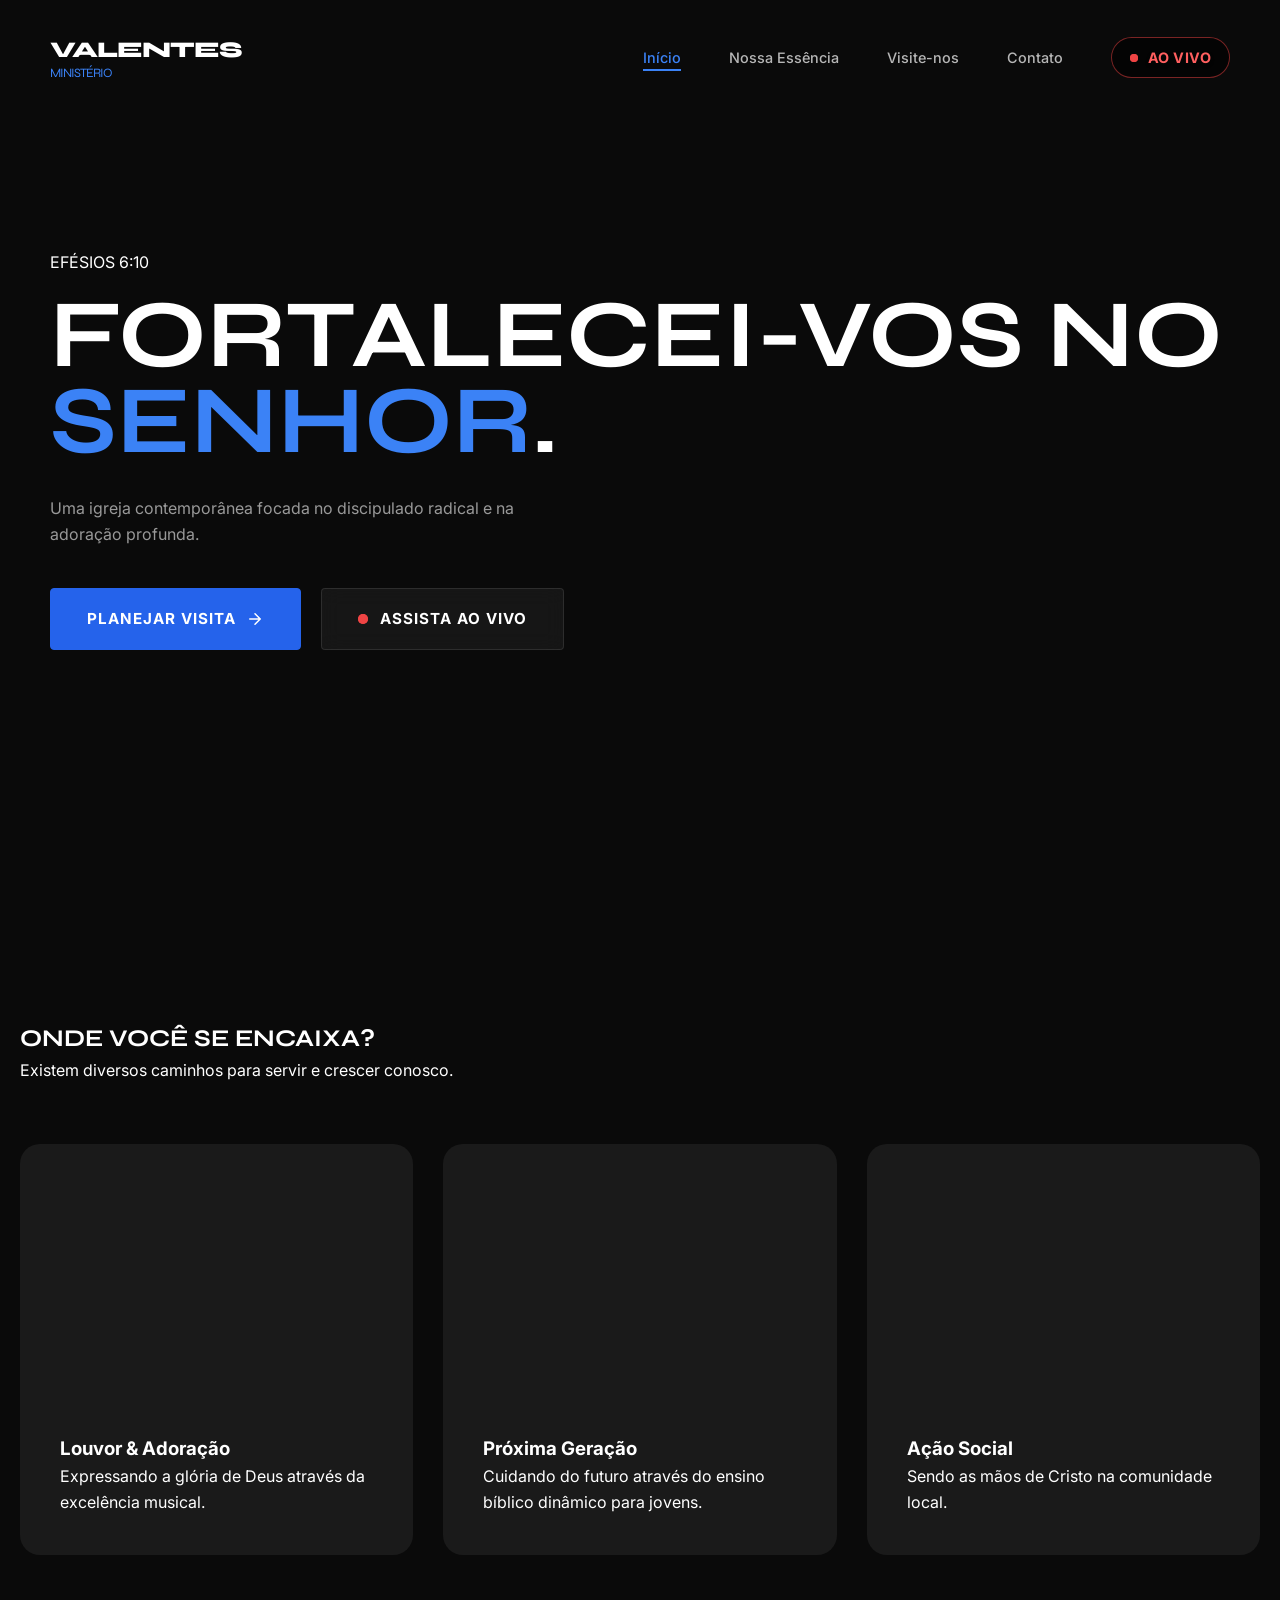
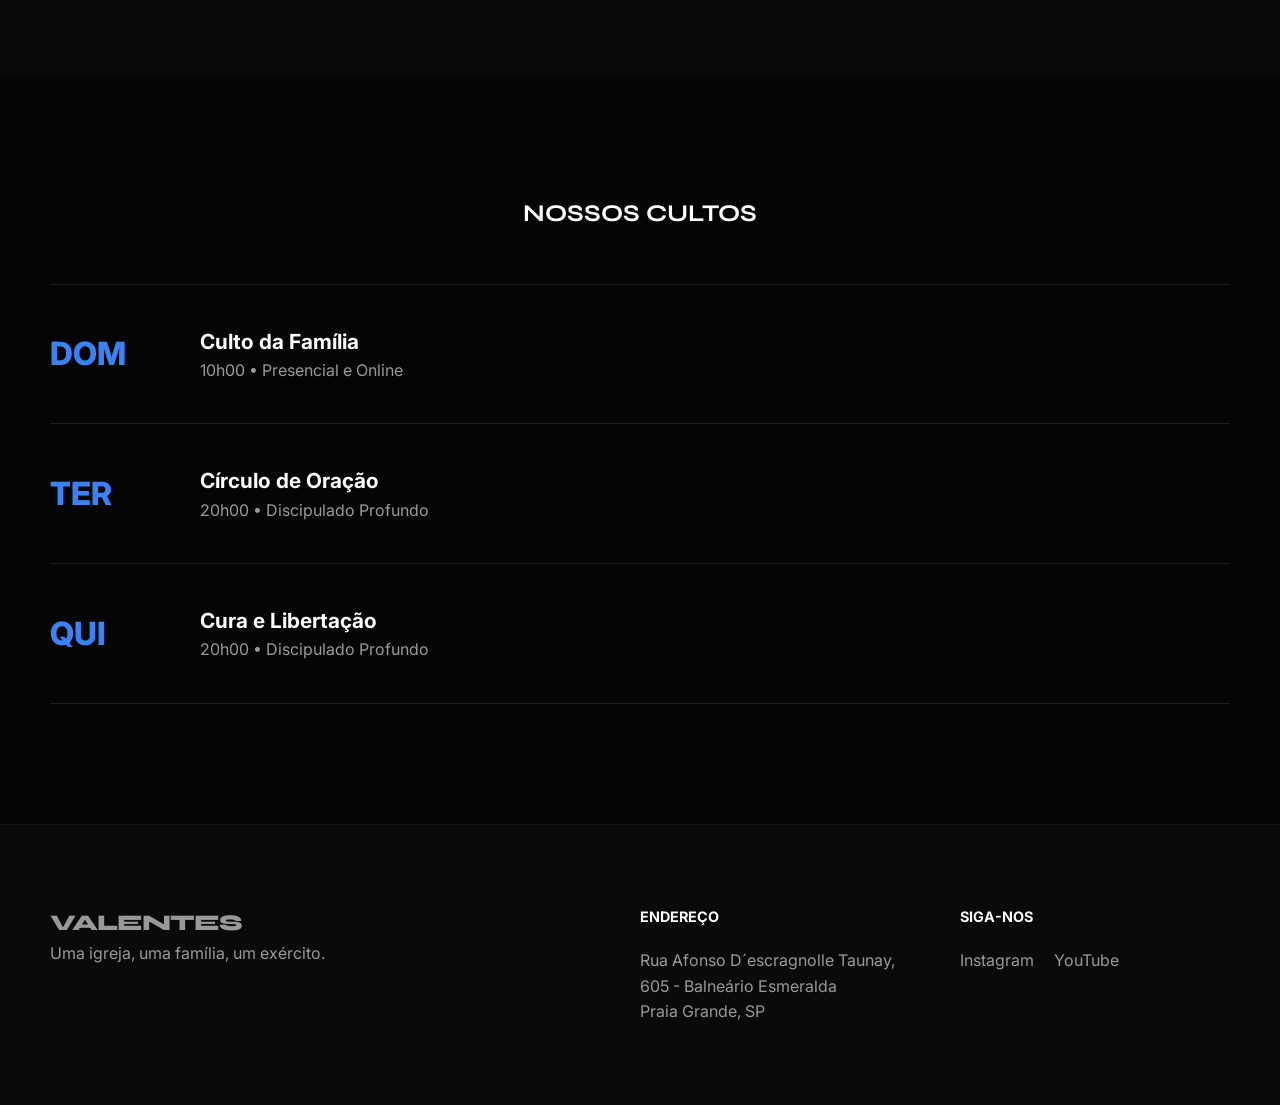
==== commit 2e435229: "improments menu mobile" ====
--- a/index.html
+++ b/index.html
@@ -18,7 +18,13 @@
                 <li><a href="./essencia.html">Nossa Essência</a></li>
                 <li><a href="./visita.html">Visite-nos</a></li>
                 <li><a href="./contato.html">Contato</a></li>
-                <li><a href="./live.html" class="btn--live">Ao Vivo</a></li>
+                
+                <li>
+                    <a href="./live.html" class="nav__link--live">
+                        <span class="pulse-icon"></span>
+                        Ao Vivo
+                    </a>
+                </li>
             </ul>
 
             <div class="nav__toggle" id="nav-toggle">
--- a/style.css
+++ b/style.css
@@ -99,6 +99,40 @@
     color: var(--accent);
 }
 
+/* MELHORIA: LINK AO VIVO DESKTOP */
+.nav__list a.nav__link--live {
+    display: flex;
+    align-items: center;
+    gap: 10px;
+    padding: 8px 18px;
+    /* Um fundo escuro sólido bem suave para separar da foto */
+    background: rgba(0, 0, 0, 0.6); 
+    /* Borda vermelha levemente mais clara para destacar o contorno */
+    border: 1px solid rgba(239, 68, 68, 0.5);
+    border-radius: 50px;
+    color: #ff5f5f; /* Um vermelho levemente mais claro para "saltar" no escuro */
+    opacity: 1;
+    font-weight: 700;
+    text-transform: uppercase;
+    letter-spacing: 0.5px;
+    transition: var(--transition-smooth);
+    /* Shadow para garantir que o texto não se misture com a imagem */
+    text-shadow: 0 2px 4px rgba(0,0,0,0.5);
+}
+
+.nav__list a.nav__link--live:hover {
+    background: var(--live-red);
+    color: var(--white);
+    border-color: var(--live-red);
+    box-shadow: 0 0 25px rgba(239, 68, 68, 0.4);
+    text-shadow: none;
+}
+
+.nav__list a.nav__link--live .pulse-icon {
+    width: 8px;
+    height: 8px;
+}
+
 .nav__toggle {
     display: none;
     cursor: pointer;
@@ -121,7 +155,6 @@
     position: relative;
 }
 
-/* Opcional: Uma linha embaixo do link ativo */
 .nav__list a.active::after {
     content: '';
     position: absolute;
@@ -735,16 +768,55 @@
         right: -100%;
         width: 100%;
         height: 100vh;
-        background: #0a0a0a;
+        background: rgba(10, 10, 10, 0.98); 
+        backdrop-filter: blur(15px);
         flex-direction: column;
         justify-content: center;
         align-items: center;
-        gap: 30px;
+        gap: 2.5rem;
         z-index: 999;
-        transition: right 0.4s ease-in-out;
+        transition: right 0.5s cubic-bezier(0.16, 1, 0.3, 1);
     }
 
     .nav__list.active { right: 0; }
+
+    .nav__list a {
+        font-size: 1.5rem;
+        font-family: 'Syne', sans-serif;
+        text-transform: uppercase;
+        letter-spacing: 2px;
+    }
+
+    /* MELHORIA: LINK AO VIVO MOBILE */
+    .nav__list a.nav__link--live {
+        /* Garante que o texto e o ícone fiquem na mesma linha */
+        display: flex !important;
+        flex-direction: row !important; 
+        align-items: center !important;
+        justify-content: center !important;
+        gap: 12px !important;
+
+        /* Ajusta o tamanho e o espaçamento */
+        width: auto !important; /* Deixa o botão do tamanho do conteúdo */
+        min-width: 180px; /* Garante uma área de clique boa */
+        padding: 12px 24px !important;
+        margin: 0 auto; /* Centraliza o botão no menu */
+        
+        /* Estética */
+        font-size: 1.1rem !important;
+        white-space: nowrap !important; /* Impede a quebra de linha */
+        border-radius: 50px !important; /* Deixa ele arredondado e elegante */
+        background: var(--live-red) !important;
+        box-shadow: 0 8px 20px rgba(239, 68, 68, 0.3);
+    }
+
+    /* Ajuste do ícone para não sumir no mobile */
+    .nav__list a.nav__link--live .pulse-icon {
+        display: inline-block !important;
+        width: 10px !important;
+        height: 10px !important;
+        margin: 0;
+    }
 
     .nav__toggle.active span:nth-child(1) { transform: translateY(8px) rotate(45deg); }
     .nav__toggle.active span:nth-child(2) { opacity: 0; }
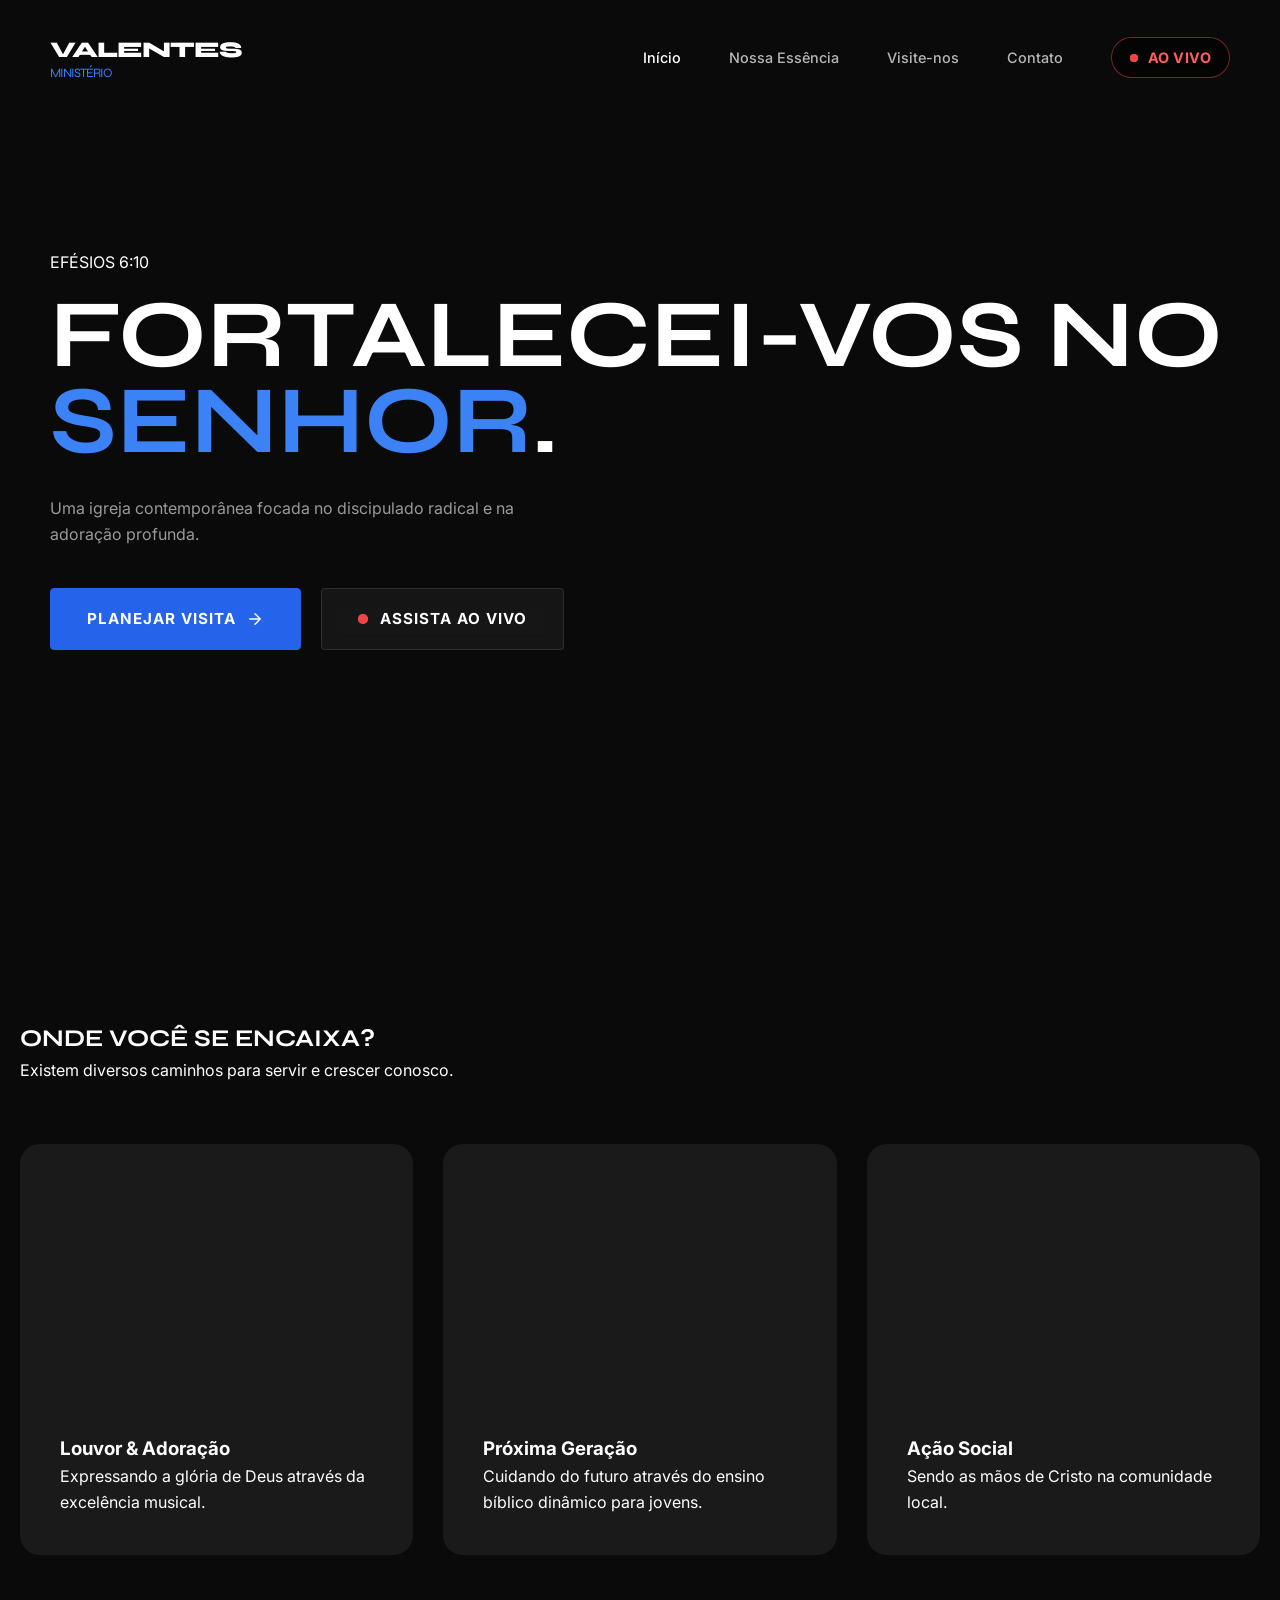
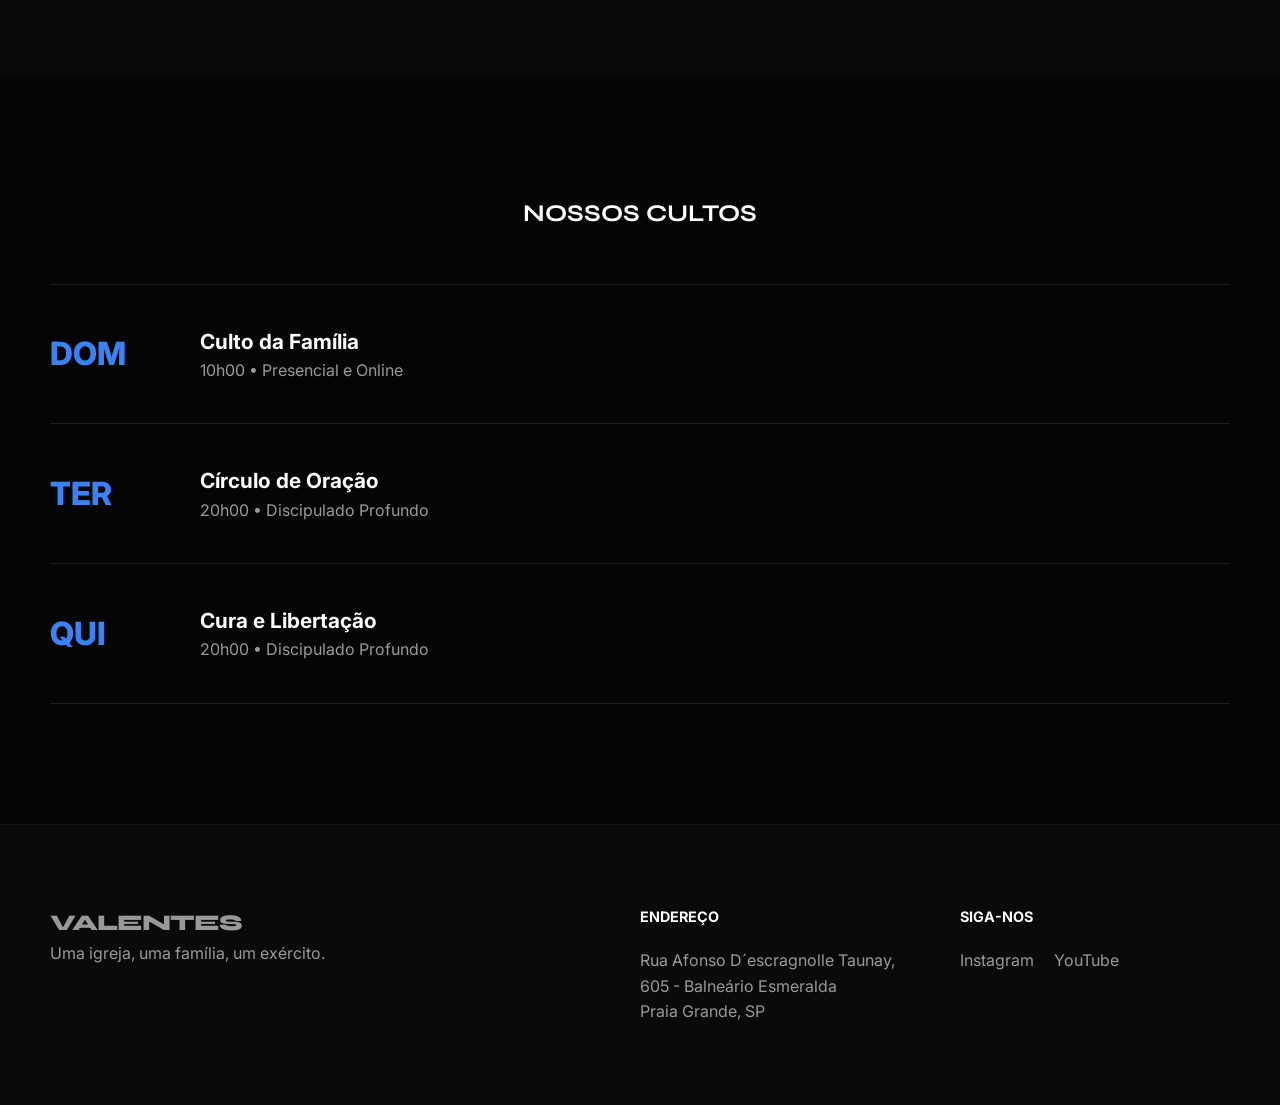
==== commit d9482288: "change links on footer of the site" ====
--- a/index.html
+++ b/index.html
@@ -131,8 +131,20 @@
             <div>
                 <h4>Siga-nos</h4>
                 <div class="social-links">
-                    <a href="#">Instagram</a>
-                    <a href="#">YouTube</a>
+                    <a
+                        href="https://www.instagram.com/valentesdecristo_2025/"
+                        target="_blank"
+                        rel="noopener noreferrer"
+                    >
+                        Instagram
+                    </a>
+                    <a
+                        href="https://www.youtube.com/@prcharlessousa9714"
+                        target="_blank"
+                        rel="noopener noreferrer"
+                    >
+                        YouTube
+                    </a>
                 </div>
             </div>
         </div>
--- a/style.css
+++ b/style.css
@@ -151,7 +151,6 @@
 /* --- ESTADO ATIVO DO MENU --- */
 .nav__list a.active {
     opacity: 1;
-    color: var(--accent);
     position: relative;
 }
 
@@ -162,7 +161,6 @@
     left: 0;
     width: 100%;
     height: 2px;
-    background-color: var(--accent);
 }
 
 /* --- COMPONENTES: BOTÕES & ICONES --- */
@@ -590,7 +588,7 @@
 }
 
 .form-textarea {
-    resize: vertical;
+    resize: none;
     min-height: 150px;
 }
 
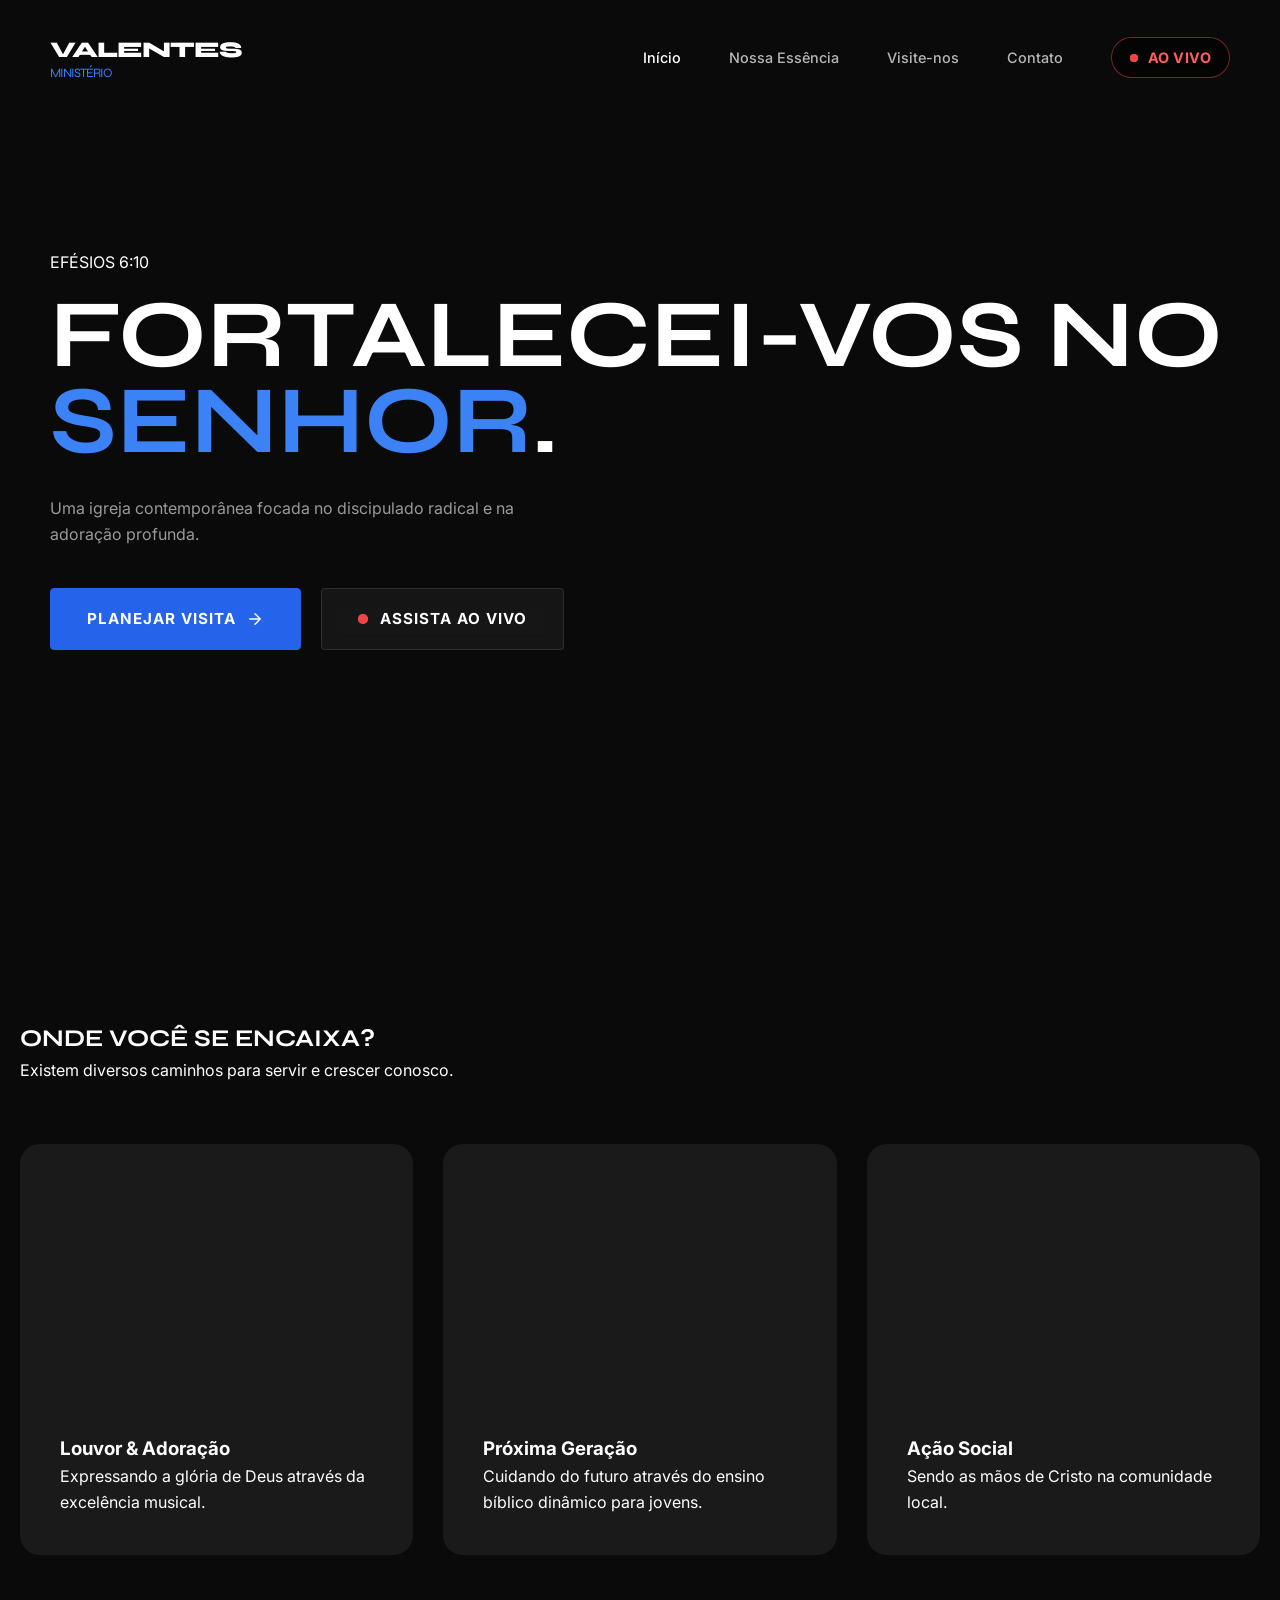
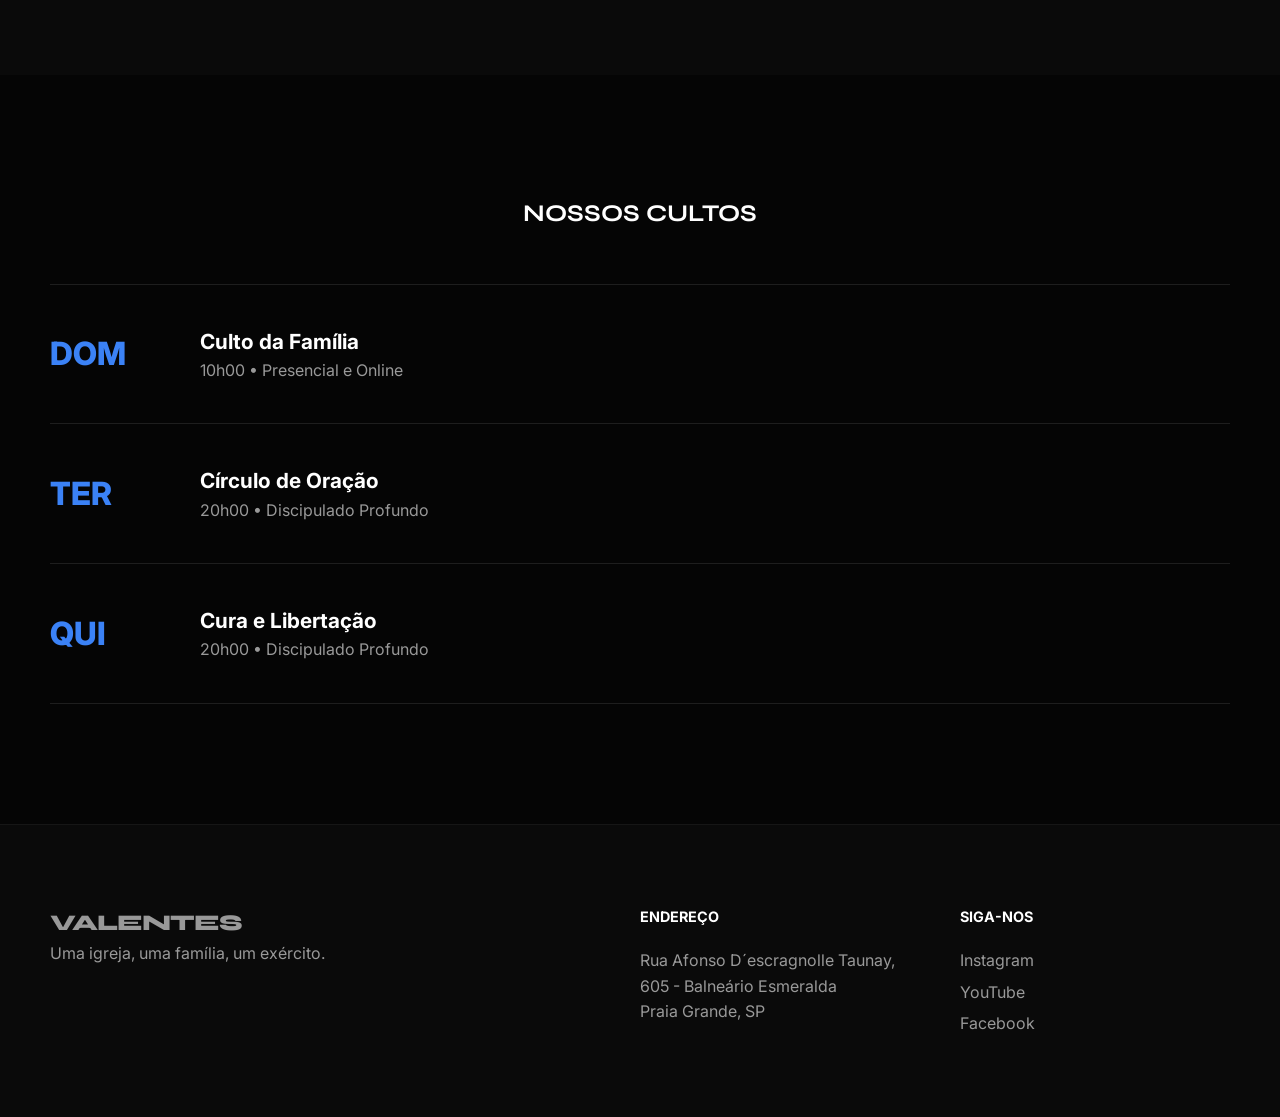
==== commit 659e14ac: "update links on footer of the site" ====
--- a/index.html
+++ b/index.html
@@ -145,6 +145,13 @@
                     >
                         YouTube
                     </a>
+                    <a
+                        href="https://www.facebook.com/valentesdecristopraiagrandesp/"
+                        target="_blank"
+                        rel="noopener noreferrer"
+                    >
+                        Facebook
+                    </a>
                 </div>
             </div>
         </div>
--- a/style.css
+++ b/style.css
@@ -723,7 +723,7 @@
     font-size: 0.9rem;
 }
 
-.social-links { display: flex; gap: 20px; margin-top: 15px; }
+.social-links { display: flex; flex-direction: column; gap: 6px; margin-top: 15px; }
 
 .social-links a {
     color: var(--text-dim);
@@ -854,4 +854,6 @@
 @media (max-width: 480px) {
     .hero h1 { font-size: 2.5rem; }
     .container { padding: 0 20px; }
+
+    
 }
